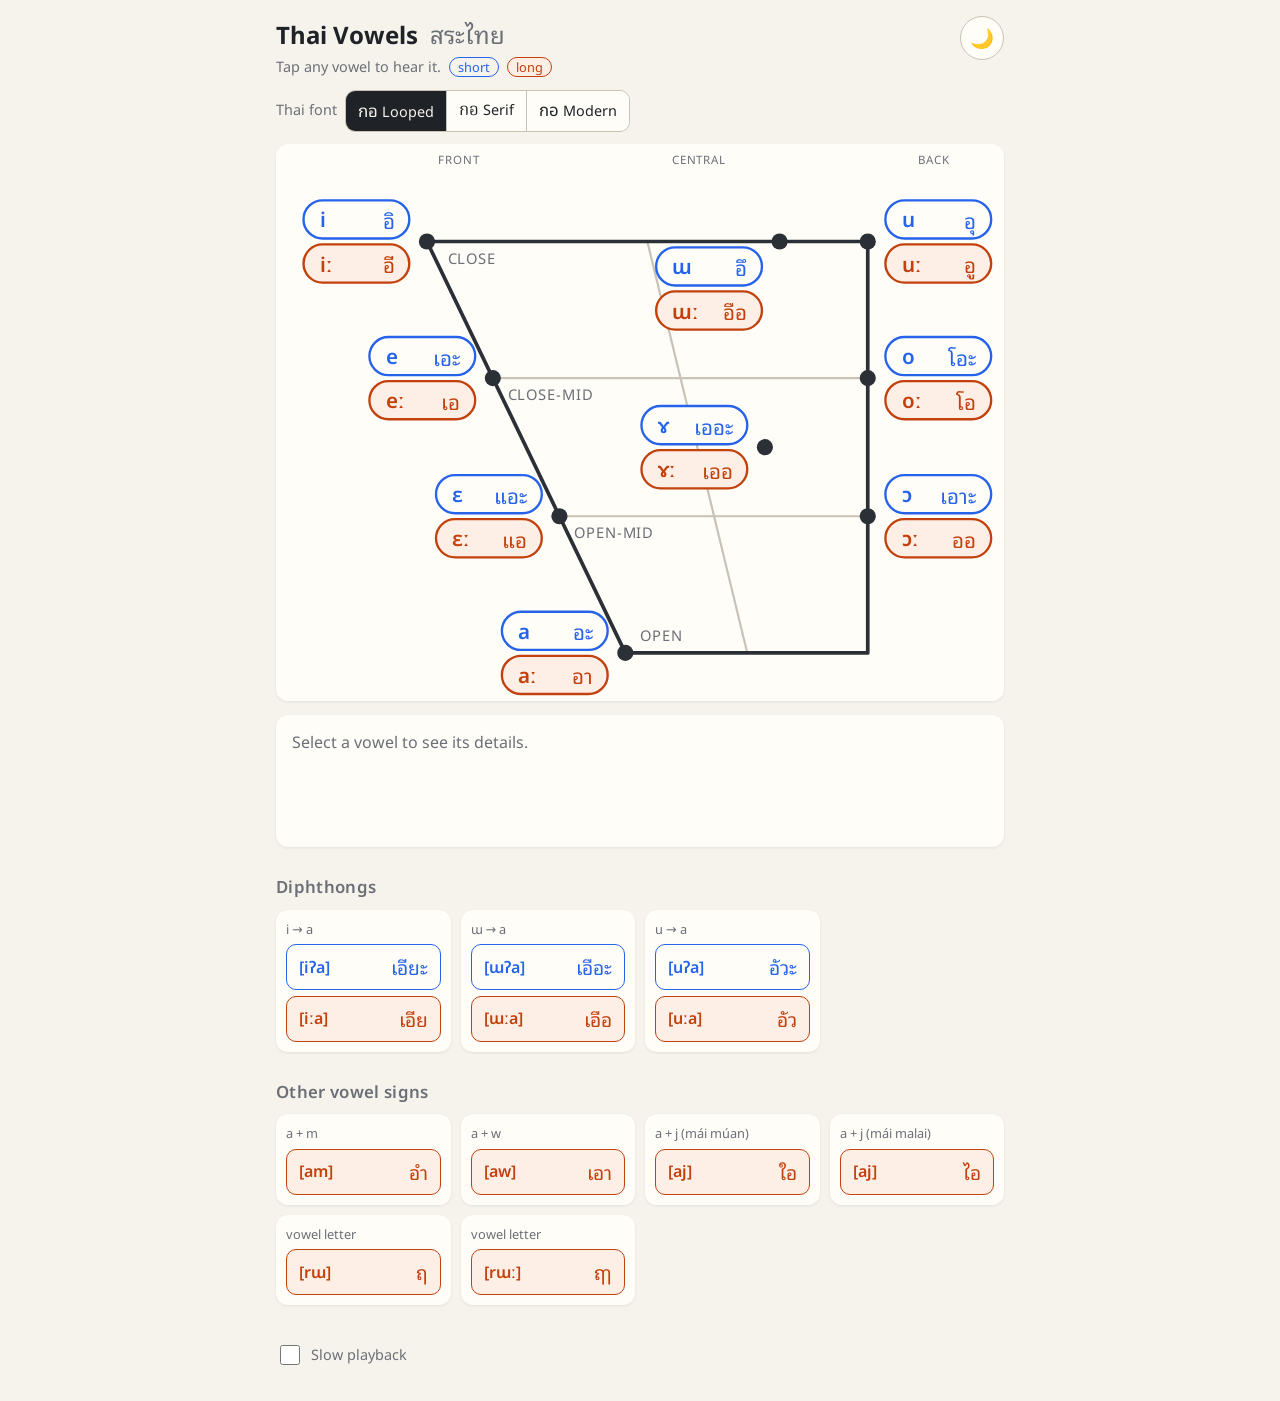
==== index.html @ f0e2a7cc "Add Thai font picker with looped, serif and modern options Co-Authored-By: Claude Opus 5.5 <noreply@" ====
<!doctype html>
<html lang="en">
<head>
  <meta charset="utf-8">
  <meta name="viewport" content="width=device-width, initial-scale=1, viewport-fit=cover">
  <title>Thai Vowel Chart</title>
  <meta name="description" content="Interactive IPA chart of Thai vowels with audio">
  <meta name="theme-color" content="#f6f3ec" media="(prefers-color-scheme: light)">
  <meta name="theme-color" content="#16181c" media="(prefers-color-scheme: dark)">
  <link rel="manifest" href="manifest.json">
  <link rel="icon" href="icon.svg" type="image/svg+xml">
  <link rel="apple-touch-icon" href="icon.svg">
  <link rel="preconnect" href="https://fonts.googleapis.com">
  <link rel="preconnect" href="https://fonts.gstatic.com" crossorigin>
  <link href="https://fonts.googleapis.com/css2?family=Noto+Sans:wght@400;600&family=Noto+Sans+Thai:wght@400;600&family=Noto+Sans+Thai+Looped:wght@400;600&family=Noto+Serif+Thai:wght@400;600&display=swap" rel="stylesheet">
  <link rel="stylesheet" href="styles.css">
  <script>
    // Apply a saved theme before first paint to avoid a flash.
    try {
      const t = localStorage.getItem('theme'); if (t) document.documentElement.dataset.theme = t;
      const f = localStorage.getItem('thaiFont'); if (f) document.documentElement.dataset.thaiFont = f;
    } catch (e) {}
  </script>
</head>
<body>
  <main>
    <header>
      <button type="button" id="theme-toggle" class="theme-toggle" aria-label="Toggle dark mode"></button>
      <h1>Thai Vowels <span class="thai">สระไทย</span></h1>
      <p class="hint">Tap any vowel to hear it. <span class="key key-short">short</span> <span class="key key-long">long</span></p>
      <div class="font-picker">
        <span id="font-label">Thai font</span>
        <div class="segmented" role="group" aria-labelledby="font-label">
          <button type="button" data-font="looped" style="--sample-font: 'Noto Sans Thai Looped'"><span class="sample" lang="th">กอ</span>Looped</button>
          <button type="button" data-font="looped-serif" style="--sample-font: 'Noto Serif Thai'"><span class="sample" lang="th">กอ</span>Serif</button>
          <button type="button" data-font="modern" style="--sample-font: 'Noto Sans Thai'"><span class="sample" lang="th">กอ</span>Modern</button>
        </div>
      </div>
    </header>

    <section class="chart-wrap" aria-label="Vowel chart">
      <div class="axis-labels" aria-hidden="true"><span>front</span><span>central</span><span>back</span></div>
      <svg id="chart" viewBox="0 0 490 360" role="group" aria-label="Thai monophthongs on the IPA vowel trapezoid"></svg>
    </section>

    <section id="detail" class="detail" aria-live="polite">
      <p class="detail-empty">Select a vowel to see its details.</p>
    </section>

    <section>
      <h2>Diphthongs</h2>
      <div id="diphthongs" class="cards"></div>
    </section>

    <section>
      <h2>Other vowel signs</h2>
      <div id="specials" class="cards"></div>
    </section>

    <footer>
      <label class="slow-toggle"><input type="checkbox" id="slow"> Slow playback</label>
    </footer>
  </main>

  <script src="data.js"></script>
  <script src="app.js"></script>
</body>
</html>
---- styles.css ----
:root {
  --bg: #f6f3ec;
  --surface: #fffdf8;
  --ink: #1f2328;
  --muted: #6b6f76;
  --line: #2b2f36;
  --grid: #c9c3b6;
  --short: #2563eb;
  --short-bg: #eaf0fe;
  --long: #c2410c;
  --long-bg: #fdeee6;
  --focus: #7c3aed;
  --radius: 12px;
  --thai-font: "Noto Sans Thai Looped";
  color-scheme: light;
}
@media (prefers-color-scheme: dark) {
  :root:not([data-theme="light"]) {
    --bg: #16181c;
    --surface: #1f2228;
    --ink: #e8e6e1;
    --muted: #9aa0a8;
    --line: #d6d2c8;
    --grid: #4a4e56;
    --short: #7aa2ff;
    --short-bg: #1d2a47;
    --long: #ff9a66;
    --long-bg: #45281a;
    --focus: #b794ff;
    color-scheme: dark;
  }
}
:root[data-theme="dark"] {
  --bg: #16181c;
  --surface: #1f2228;
  --ink: #e8e6e1;
  --muted: #9aa0a8;
  --line: #d6d2c8;
  --grid: #4a4e56;
  --short: #7aa2ff;
  --short-bg: #1d2a47;
  --long: #ff9a66;
  --long-bg: #45281a;
  --focus: #b794ff;
  color-scheme: dark;
}

* { box-sizing: border-box; }

body {
  margin: 0;
  background: var(--bg);
  color: var(--ink);
  font: 16px/1.45 "Noto Sans", var(--thai-font), system-ui, sans-serif;
  -webkit-tap-highlight-color: transparent;
}

main {
  max-width: 760px;
  margin: 0 auto;
  padding: max(16px, env(safe-area-inset-top)) max(16px, env(safe-area-inset-right))
           max(24px, env(safe-area-inset-bottom)) max(16px, env(safe-area-inset-left));
}

.thai, [lang="th"] { font-family: var(--thai-font), "Noto Sans", system-ui, sans-serif; }

/* Thai typeface choice: looped (traditional, circles on letters) or loopless (modern). */
:root[data-thai-font="looped-serif"] { --thai-font: "Noto Serif Thai"; }
:root[data-thai-font="modern"] { --thai-font: "Noto Sans Thai"; }

.font-picker { display: flex; flex-wrap: wrap; align-items: center; gap: 8px; margin: 0 0 12px; font-size: .9rem; color: var(--muted); }
.segmented { display: inline-flex; border: 1.5px solid var(--grid); border-radius: 10px; overflow: hidden; }
.segmented button { border: 0; border-radius: 0; min-height: 40px; padding: 6px 12px; background: var(--surface); font-size: .9rem; }
.segmented button + button { border-left: 1.5px solid var(--grid); }
.segmented button[aria-pressed="true"] { background: var(--ink); color: var(--bg); }
.segmented .sample { font-family: var(--sample-font); font-size: 1.05rem; margin-right: 4px; }

header { position: relative; padding-right: 52px; }
h1 { font-size: 1.5rem; margin: 0 0 4px; }
.theme-toggle {
  position: absolute; top: 0; right: 0;
  width: 44px; height: 44px; padding: 0;
  display: grid; place-items: center;
  font-size: 1.2rem; border-radius: 50%;
  background: var(--surface);
}
h1 .thai { color: var(--muted); font-weight: 400; margin-left: 6px; }
h2 { font-size: 1.05rem; margin: 28px 0 10px; color: var(--muted); font-weight: 600; letter-spacing: .02em; }
.hint { margin: 0 0 12px; color: var(--muted); font-size: .9rem; }

.key { display: inline-block; padding: 0 8px; border-radius: 999px; font-size: .8rem; margin-left: 4px; }
.key-short { color: var(--short); border: 1.5px solid var(--short); }
.key-long { color: var(--long); background: var(--long-bg); border: 1.5px solid var(--long); }

/* Chart */
.chart-wrap {
  background: var(--surface);
  border-radius: var(--radius);
  padding: 8px 4px 4px;
  box-shadow: 0 1px 3px rgb(0 0 0 / .08);
}
.axis-labels {
  display: flex; justify-content: space-between;
  padding: 0 7% 0 22%;
  font-size: .72rem; color: var(--muted); text-transform: uppercase; letter-spacing: .08em;
}
#chart { display: block; width: 100%; height: auto; touch-action: manipulation; }
#chart .edge { stroke: var(--line); stroke-width: 2.5; fill: none; stroke-linejoin: round; }
#chart .gridline { stroke: var(--grid); stroke-width: 1.5; }
#chart .dot { fill: var(--line); }
#chart .row-label { fill: var(--muted); font-size: 10px; text-transform: uppercase; letter-spacing: .06em; }

.pill { cursor: pointer; outline: none; }
.pill rect { stroke-width: 1.6; transition: transform .12s; }
.pill text { font-size: 14px; dominant-baseline: central; pointer-events: none; }
.pill .ipa { font-weight: 600; }
.pill.short rect { fill: var(--surface); stroke: var(--short); }
.pill.short text { fill: var(--short); }
.pill.long rect { fill: var(--long-bg); stroke: var(--long); }
.pill.long text { fill: var(--long); }
.pill.selected rect { stroke-width: 3; }
.pill:focus-visible rect { stroke: var(--focus); stroke-width: 3; }
.pill.playing rect { animation: pulse .6s ease-in-out infinite alternate; }
@keyframes pulse { to { opacity: .55; } }

/* Detail card */
.detail {
  margin-top: 14px;
  background: var(--surface);
  border-radius: var(--radius);
  padding: 16px;
  min-height: 132px;
  box-shadow: 0 1px 3px rgb(0 0 0 / .08);
}
.detail-empty { color: var(--muted); margin: 0; }
.detail-head { display: flex; align-items: baseline; gap: 14px; flex-wrap: wrap; }
.detail-thai { font-size: 3rem; line-height: 1.2; font-family: var(--thai-font), sans-serif; }
.detail-ipa { font-size: 1.6rem; font-weight: 600; }
.detail-meta { color: var(--muted); font-size: .9rem; margin: 2px 0 12px; }
.detail.is-short .detail-ipa { color: var(--short); }
.detail.is-long .detail-ipa { color: var(--long); }

.actions { display: flex; flex-wrap: wrap; gap: 8px; }
button {
  font: inherit;
  border: 1.5px solid var(--grid);
  background: var(--bg);
  color: var(--ink);
  border-radius: 10px;
  padding: 10px 14px;
  min-height: 44px;
  cursor: pointer;
}
button:active { transform: scale(.97); }
button:focus-visible { outline: 3px solid var(--focus); outline-offset: 2px; }
button .ex-thai { font-size: 1.15rem; }
button .ex-rom { color: var(--muted); }

/* Diphthong / special cards */
.cards { display: grid; grid-template-columns: repeat(auto-fill, minmax(150px, 1fr)); gap: 10px; }
.card {
  background: var(--surface);
  border-radius: var(--radius);
  padding: 10px;
  box-shadow: 0 1px 3px rgb(0 0 0 / .08);
}
.card-title { font-size: .8rem; color: var(--muted); margin-bottom: 6px; }
.card .chip { display: flex; width: 100%; justify-content: space-between; align-items: center; margin-top: 6px; padding: 8px 12px; }
.chip .ipa { font-weight: 600; }
.chip .thai { font-size: 1.2rem; }
.chip.short { border-color: var(--short); color: var(--short); background: var(--surface); }
.chip.long { border-color: var(--long); color: var(--long); background: var(--long-bg); }
.chip.selected { border-width: 3px; padding: 6.5px 10.5px; }
.chip.playing { animation: pulse .6s ease-in-out infinite alternate; }

footer { margin-top: 28px; color: var(--muted); font-size: .9rem; }
.slow-toggle { display: inline-flex; align-items: center; gap: 8px; min-height: 44px; cursor: pointer; }
.slow-toggle input { width: 20px; height: 20px; }
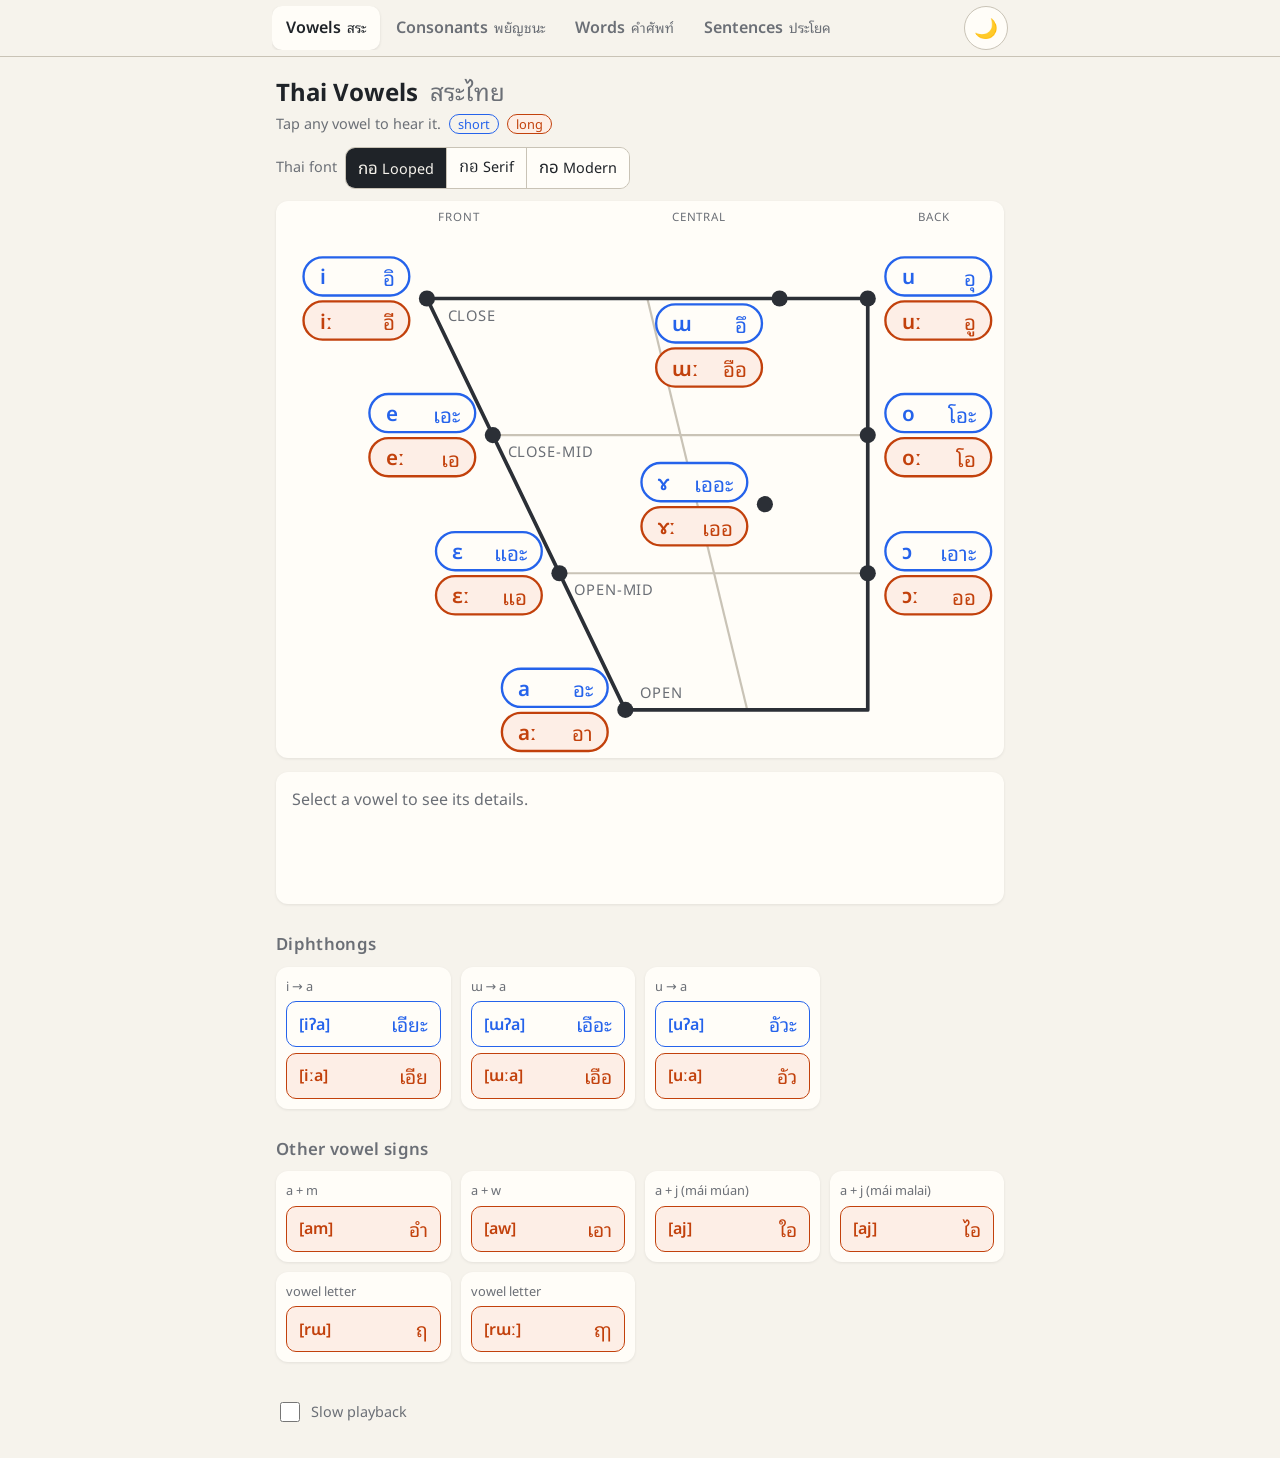
==== commit 1c4035da: "Add spaced-repetition word quiz and sentence translation pages Typed answers in both directions over" ====
--- a/index.html
+++ b/index.html
@@ -23,9 +23,19 @@
   </script>
 </head>
 <body>
+  <nav class="topnav" aria-label="Sections">
+    <div class="topnav-inner">
+      <div class="tabs">
+        <a class="tab" href="./" aria-current="page">Vowels <span class="thai">สระ</span></a>
+        <a class="tab" href="consonants.html">Consonants <span class="thai">พยัญชนะ</span></a>
+        <a class="tab" href="words.html">Words <span class="thai">คำศัพท์</span></a>
+        <a class="tab" href="sentences.html">Sentences <span class="thai">ประโยค</span></a>
+      </div>
+      <button type="button" id="theme-toggle" class="theme-toggle" aria-label="Toggle dark mode"></button>
+    </div>
+  </nav>
   <main>
     <header>
-      <button type="button" id="theme-toggle" class="theme-toggle" aria-label="Toggle dark mode"></button>
       <h1>Thai Vowels <span class="thai">สระไทย</span></h1>
       <p class="hint">Tap any vowel to hear it. <span class="key key-short">short</span> <span class="key key-long">long</span></p>
       <div class="font-picker">
@@ -63,6 +73,7 @@
   </main>
 
   <script src="data.js"></script>
-  <script src="app.js"></script>
+  <script src="common.js"></script>
+  <script src="vowels.js"></script>
 </body>
 </html>
--- a/styles.css
+++ b/styles.css
@@ -10,6 +10,16 @@
   --long: #c2410c;
   --long-bg: #fdeee6;
   --focus: #7c3aed;
+  --mid-bg: #ebe8f8;
+  --mid-ink: #4a3d9e;
+  --high-bg: #fbe6de;
+  --high-ink: #a93d17;
+  --low-bg: #fbf0c4;
+  --low-ink: #7d5a00;
+  --ok: #15803d;
+  --ok-bg: #e7f6ec;
+  --bad: #b91c1c;
+  --bad-bg: #fdecec;
   --radius: 12px;
   --thai-font: "Noto Sans Thai Looped";
   color-scheme: light;
@@ -27,6 +37,16 @@
     --long: #ff9a66;
     --long-bg: #45281a;
     --focus: #b794ff;
+    --mid-bg: #29254a;
+    --mid-ink: #b9afff;
+    --high-bg: #44261c;
+    --high-ink: #ffa47f;
+    --low-bg: #3b3317;
+    --low-ink: #f0c94e;
+    --ok: #5ad48a;
+    --ok-bg: #173324;
+    --bad: #ff8a8a;
+    --bad-bg: #3d1d1d;
     color-scheme: dark;
   }
 }
@@ -42,6 +62,16 @@
   --long: #ff9a66;
   --long-bg: #45281a;
   --focus: #b794ff;
+  --mid-bg: #29254a;
+  --mid-ink: #b9afff;
+  --high-bg: #44261c;
+  --high-ink: #ffa47f;
+  --low-bg: #3b3317;
+  --low-ink: #f0c94e;
+  --ok: #5ad48a;
+  --ok-bg: #173324;
+  --bad: #ff8a8a;
+  --bad-bg: #3d1d1d;
   color-scheme: dark;
 }
 
@@ -58,7 +88,7 @@
 main {
   max-width: 760px;
   margin: 0 auto;
-  padding: max(16px, env(safe-area-inset-top)) max(16px, env(safe-area-inset-right))
+  padding: 16px max(16px, env(safe-area-inset-right))
            max(24px, env(safe-area-inset-bottom)) max(16px, env(safe-area-inset-left));
 }
 
@@ -75,10 +105,39 @@
 .segmented button[aria-pressed="true"] { background: var(--ink); color: var(--bg); }
 .segmented .sample { font-family: var(--sample-font); font-size: 1.05rem; margin-right: 4px; }
 
-header { position: relative; padding-right: 52px; }
+/* Top navigation */
+.topnav {
+  position: sticky; top: 0; z-index: 10;
+  background: var(--bg);
+  border-bottom: 1px solid var(--grid);
+  padding-top: env(safe-area-inset-top);
+}
+.topnav-inner {
+  max-width: 760px; margin: 0 auto;
+  display: flex; align-items: center; gap: 4px;
+  padding: 6px max(12px, env(safe-area-inset-right)) 6px max(12px, env(safe-area-inset-left));
+}
+.tab {
+  display: inline-flex; align-items: baseline; gap: 6px;
+  min-height: 44px; padding: 10px 14px; border-radius: 10px;
+  color: var(--muted); text-decoration: none; font-weight: 600;
+}
+.tab .thai { font-weight: 400; font-size: .85em; }
+.tab:hover { color: var(--ink); }
+.tab[aria-current="page"] { color: var(--ink); background: var(--surface); box-shadow: 0 1px 3px rgb(0 0 0 / .1); }
+.tab:focus-visible { outline: 3px solid var(--focus); outline-offset: 2px; }
+.tabs {
+  display: flex; gap: 2px; min-width: 0;
+  overflow-x: auto; scrollbar-width: none;
+}
+.tabs::-webkit-scrollbar { display: none; }
+.tab { flex: none; }
+@media (max-width: 640px) { .tab .thai { display: none; } }
+@media (max-width: 440px) { .tab { padding: 10px 7px; font-size: .86rem; } .topnav-inner { gap: 0; } }
+
 h1 { font-size: 1.5rem; margin: 0 0 4px; }
 .theme-toggle {
-  position: absolute; top: 0; right: 0;
+  margin-left: auto; flex: none;
   width: 44px; height: 44px; padding: 0;
   display: grid; place-items: center;
   font-size: 1.2rem; border-radius: 50%;
@@ -176,3 +235,187 @@
 footer { margin-top: 28px; color: var(--muted); font-size: .9rem; }
 .slow-toggle { display: inline-flex; align-items: center; gap: 8px; min-height: 44px; cursor: pointer; }
 .slow-toggle input { width: 20px; height: 20px; }
+
+.visually-hidden { position: absolute; width: 1px; height: 1px; overflow: hidden; clip: rect(0 0 0 0); white-space: nowrap; }
+
+/* ---------- Consonants page ---------- */
+.cls-mid { --cls-bg: var(--mid-bg); --cls-ink: var(--mid-ink); }
+.cls-high { --cls-bg: var(--high-bg); --cls-ink: var(--high-ink); }
+.cls-low { --cls-bg: var(--low-bg); --cls-ink: var(--low-ink); }
+
+.class-block {
+  background: var(--cls-bg);
+  border-radius: var(--radius);
+  padding: 12px;
+  margin-bottom: 12px;
+}
+.class-block h3 { margin: 0 0 10px; font-size: 1rem; color: var(--cls-ink); display: flex; flex-wrap: wrap; align-items: baseline; gap: 8px; }
+.class-block h3 .thai { font-weight: 400; }
+.class-block .count { margin-left: auto; font-size: .8rem; font-weight: 400; opacity: .8; }
+.letters { display: grid; grid-template-columns: repeat(auto-fill, minmax(58px, 1fr)); gap: 8px; }
+.letter-tile {
+  display: flex; flex-direction: column; align-items: center; gap: 0;
+  padding: 6px 4px 4px; background: var(--surface);
+  border-color: transparent; color: var(--ink);
+}
+.letter-tile .glyph { font-size: 2rem; line-height: 1.25; }
+.letter-tile .tile-ipa { font-size: .8rem; color: var(--cls-ink); font-weight: 600; }
+.letter-tile.obsolete { opacity: .5; border-style: dashed; border-color: var(--grid); }
+.letter-tile.selected { border-color: var(--cls-ink); border-width: 3px; padding: 4.5px 2.5px 2.5px; }
+.letter-tile.playing, .tone-cell.playing { animation: pulse .6s ease-in-out infinite alternate; }
+
+.detail-sticky {
+  position: sticky;
+  bottom: max(8px, env(safe-area-inset-bottom));
+  z-index: 5;
+  min-height: 0;
+  margin: 12px 0;
+  border-left: 6px solid var(--cls-ink, var(--grid));
+  box-shadow: 0 4px 18px rgb(0 0 0 / .18);
+}
+.detail-name { display: flex; flex-direction: column; font-size: 1.15rem; }
+.detail-rom { color: var(--muted); font-size: .9rem; }
+.detail-tone { display: inline-flex; align-items: center; gap: 6px; color: var(--cls-ink); font-weight: 600; }
+.detail-tone .tone-icon { width: 26px; height: 18px; }
+.class-badge {
+  display: inline-block; padding: 1px 8px; border-radius: 999px; margin-right: 4px;
+  background: var(--cls-bg); color: var(--cls-ink); font-weight: 600; font-size: .85rem;
+}
+
+.table-scroll { overflow-x: auto; border-radius: var(--radius); box-shadow: 0 1px 3px rgb(0 0 0 / .08); }
+.tone-table { border-collapse: separate; border-spacing: 0; width: 100%; min-width: 700px; background: var(--surface); font-size: .85rem; }
+.tone-table th, .tone-table td { border-right: 1px solid var(--grid); border-bottom: 1px solid var(--grid); padding: 4px; text-align: center; vertical-align: middle; }
+.tone-table thead th { background: var(--bg); color: var(--muted); font-weight: 600; }
+.tone-table .group { color: var(--ink); font-size: .9rem; }
+.tone-table .col .sub { display: block; font-weight: 400; letter-spacing: .1em; }
+.tone-table .col.mark span[lang] { font-size: 1.6rem; line-height: 1.1; color: var(--ink); }
+.tone-table .col.mark .sub { letter-spacing: 0; font-size: .7rem; }
+.tone-letters { margin-left: .2em; }
+.tone-table .corner, .tone-table .row-head {
+  position: sticky; left: 0; z-index: 1;
+  width: 100px; min-width: 100px; text-align: left; padding: 8px;
+}
+.tone-table .corner { background: var(--bg); }
+.tone-table tbody tr td, .tone-table tbody .row-head { background: var(--cls-bg); }
+.tone-table .row-head { color: var(--cls-ink); }
+.row-letters { display: block; font-weight: 400; font-size: .8rem; line-height: 1.5; color: var(--ink); opacity: .75; word-spacing: 2px; }
+.tone-cell {
+  width: 100%; display: flex; flex-direction: column; align-items: center; gap: 2px;
+  padding: 6px 2px; background: transparent; border-color: transparent; color: var(--ink);
+}
+.tone-cell:hover { background: var(--surface); }
+.tone-cell.selected { background: var(--surface); border-color: var(--cls-ink); border-width: 3px; padding: 4.5px 0.5px; }
+.tone-icon { width: 22px; height: 16px; fill: none; stroke: currentColor; stroke-width: 2.6; stroke-linecap: round; stroke-linejoin: round; }
+.tone-cell .tone-icon { color: var(--cls-ink); }
+.tone-name { font-size: .7rem; color: var(--muted); }
+.tone-cell .syl { font-size: 1.35rem; line-height: 1.4; }
+.tone-table td.none { background: var(--surface); color: var(--muted); font-size: 1rem; }
+
+/* ---------- Quiz pages ---------- */
+button.primary { background: var(--ink); color: var(--bg); border-color: var(--ink); font-weight: 600; }
+button.danger { background: var(--bad-bg); color: var(--bad); border-color: var(--bad); }
+button:disabled { opacity: .45; cursor: default; }
+.muted { color: var(--muted); }
+
+.quiz-toolbar { display: flex; flex-wrap: wrap; gap: 10px 16px; align-items: center; margin-bottom: 12px; }
+.new-limit { display: inline-flex; align-items: center; gap: 8px; font-size: .9rem; color: var(--muted); }
+.new-limit select {
+  font: inherit; color: var(--ink); background: var(--surface);
+  border: 1.5px solid var(--grid); border-radius: 8px; padding: 6px 8px; min-height: 40px;
+}
+
+.quiz-stats { display: flex; gap: 10px; margin-bottom: 12px; }
+.stat {
+  flex: 1; background: var(--surface); border-radius: var(--radius); padding: 8px 12px;
+  box-shadow: 0 1px 3px rgb(0 0 0 / .08); display: flex; flex-direction: column;
+}
+.stat-num { font-size: 1.4rem; font-weight: 600; line-height: 1.2; }
+.stat-num small { font-size: .8rem; color: var(--muted); font-weight: 400; }
+.stat-label { font-size: .75rem; color: var(--muted); text-transform: uppercase; letter-spacing: .06em; }
+
+.quiz-card {
+  background: var(--surface); border-radius: var(--radius); padding: 16px;
+  box-shadow: 0 1px 3px rgb(0 0 0 / .08); min-height: 220px;
+}
+.qc-top { display: flex; align-items: center; gap: 8px; font-size: .85rem; color: var(--muted); margin-bottom: 10px; }
+.qc-left { margin-left: auto; }
+.badge { display: inline-block; padding: 1px 8px; border-radius: 999px; font-size: .75rem; font-weight: 600; background: var(--bg); color: var(--muted); }
+.badge-new { background: var(--short-bg); color: var(--short); }
+.badge-learning { background: var(--long-bg); color: var(--long); }
+.badge-review { background: var(--ok-bg); color: var(--ok); }
+
+.qc-prompt { display: flex; align-items: center; gap: 10px; flex-wrap: wrap; margin: 4px 0 14px; }
+.prompt-thai { font-size: 2.6rem; line-height: 1.3; }
+.prompt-sentence { font-size: 1.9rem; }
+.prompt-en { font-size: 1.6rem; font-weight: 600; line-height: 1.3; }
+.prompt-note { width: 100%; color: var(--muted); font-size: .9rem; }
+.play-btn { min-height: 40px; padding: 4px 10px; font-size: 1.1rem; background: var(--bg); }
+
+.qc-study { background: var(--short-bg); border-radius: 10px; padding: 10px 12px; margin-bottom: 12px; }
+.qc-study-label { font-size: .8rem; color: var(--short); font-weight: 600; margin-bottom: 4px; }
+
+.qc-form { display: flex; gap: 8px; }
+.qc-input {
+  flex: 1; min-width: 0; font: inherit; font-size: 1.2rem;
+  padding: 10px 12px; min-height: 48px; border-radius: 10px;
+  border: 1.5px solid var(--grid); background: var(--bg); color: var(--ink);
+}
+.qc-input[lang="th"] { font-family: var(--thai-font), "Noto Sans", sans-serif; }
+.qc-input:focus { outline: 3px solid var(--focus); outline-offset: 1px; }
+.qc-input[readonly] { opacity: .8; }
+
+.qc-hints { display: flex; flex-wrap: wrap; gap: 6px; margin-top: 10px; }
+.hint-btn { min-height: 38px; padding: 6px 12px; font-size: .88rem; background: var(--surface); }
+.hint-btn.used { border-color: var(--long); color: var(--long); }
+.qc-hint-out:not(:empty) { margin-top: 10px; padding: 10px 12px; border-radius: 10px; background: var(--bg); }
+.hint-rom { font-size: 1.15rem; font-weight: 600; }
+.hint-letters { font-size: 1.3rem; letter-spacing: .05em; white-space: pre-wrap; }
+
+.word-bank { display: flex; flex-wrap: wrap; gap: 6px; }
+.bank-chip { min-height: 44px; padding: 6px 14px; font-size: 1.25rem; background: var(--surface); }
+.bank-clear { font-size: .85rem; color: var(--muted); }
+
+.qc-feedback { margin-top: 14px; padding: 12px 14px; border-radius: 10px; border-left: 6px solid; }
+.qc-feedback.ok { background: var(--ok-bg); border-color: var(--ok); }
+.qc-feedback.bad { background: var(--bad-bg); border-color: var(--bad); }
+.fb-head { font-weight: 600; font-size: 1.1rem; display: flex; flex-wrap: wrap; gap: 4px 10px; align-items: baseline; }
+.ok .fb-head { color: var(--ok); }
+.bad .fb-head { color: var(--bad); }
+.fb-note { font-weight: 400; font-size: .88rem; color: var(--muted); }
+.fb-yours { font-size: .9rem; color: var(--muted); margin-top: 4px; }
+.fb-answer { margin: 8px 0 12px; }
+
+.ans { display: flex; flex-wrap: wrap; align-items: center; gap: 4px 12px; }
+.ans-thai { font-size: 1.9rem; line-height: 1.3; }
+.ans-sentence { font-size: 1.5rem; }
+.ans-rom { color: var(--muted); font-size: 1rem; }
+.ans-en { width: 100%; font-weight: 600; }
+.ans-alt { display: block; font-weight: 400; font-size: .85rem; color: var(--muted); }
+
+.gloss { display: flex; flex-wrap: wrap; gap: 6px; margin-top: 8px; }
+.gloss-chunk {
+  display: inline-flex; flex-direction: column; align-items: center;
+  padding: 4px 10px; border-radius: 8px; background: var(--surface); border: 1px solid var(--grid);
+}
+.gloss-thai { font-size: 1.2rem; }
+.gloss-rom { font-size: .75rem; color: var(--muted); }
+.gloss-en { font-size: .8rem; font-weight: 600; }
+
+.qc-done { text-align: center; padding: 20px 0; }
+.done-title { font-size: 1.4rem; font-weight: 600; margin-bottom: 6px; }
+.qc-done .actions { justify-content: center; margin-top: 12px; }
+
+.quiz-list { margin-top: 20px; }
+.quiz-list summary { cursor: pointer; font-weight: 600; color: var(--muted); padding: 10px 0; min-height: 44px; }
+.quiz-list table { width: 100%; border-collapse: collapse; background: var(--surface); font-size: .9rem; }
+.quiz-list th, .quiz-list td { text-align: left; padding: 6px 8px; border-bottom: 1px solid var(--grid); white-space: nowrap; }
+.quiz-list th { font-size: .75rem; color: var(--muted); text-transform: uppercase; letter-spacing: .05em; }
+.list-play { min-height: 36px; padding: 2px 10px; font-size: 1.15rem; background: var(--bg); }
+.st { display: inline-block; padding: 1px 8px; border-radius: 999px; font-size: .75rem; }
+.st-new { color: var(--muted); border: 1px dashed var(--grid); }
+.st-learning { background: var(--long-bg); color: var(--long); }
+.st-weak { background: var(--high-bg); color: var(--high-ink); }
+.st-ok { background: var(--low-bg); color: var(--low-ink); }
+.st-strong { background: var(--ok-bg); color: var(--ok); }
+
+.backup .actions { margin-top: 4px; }
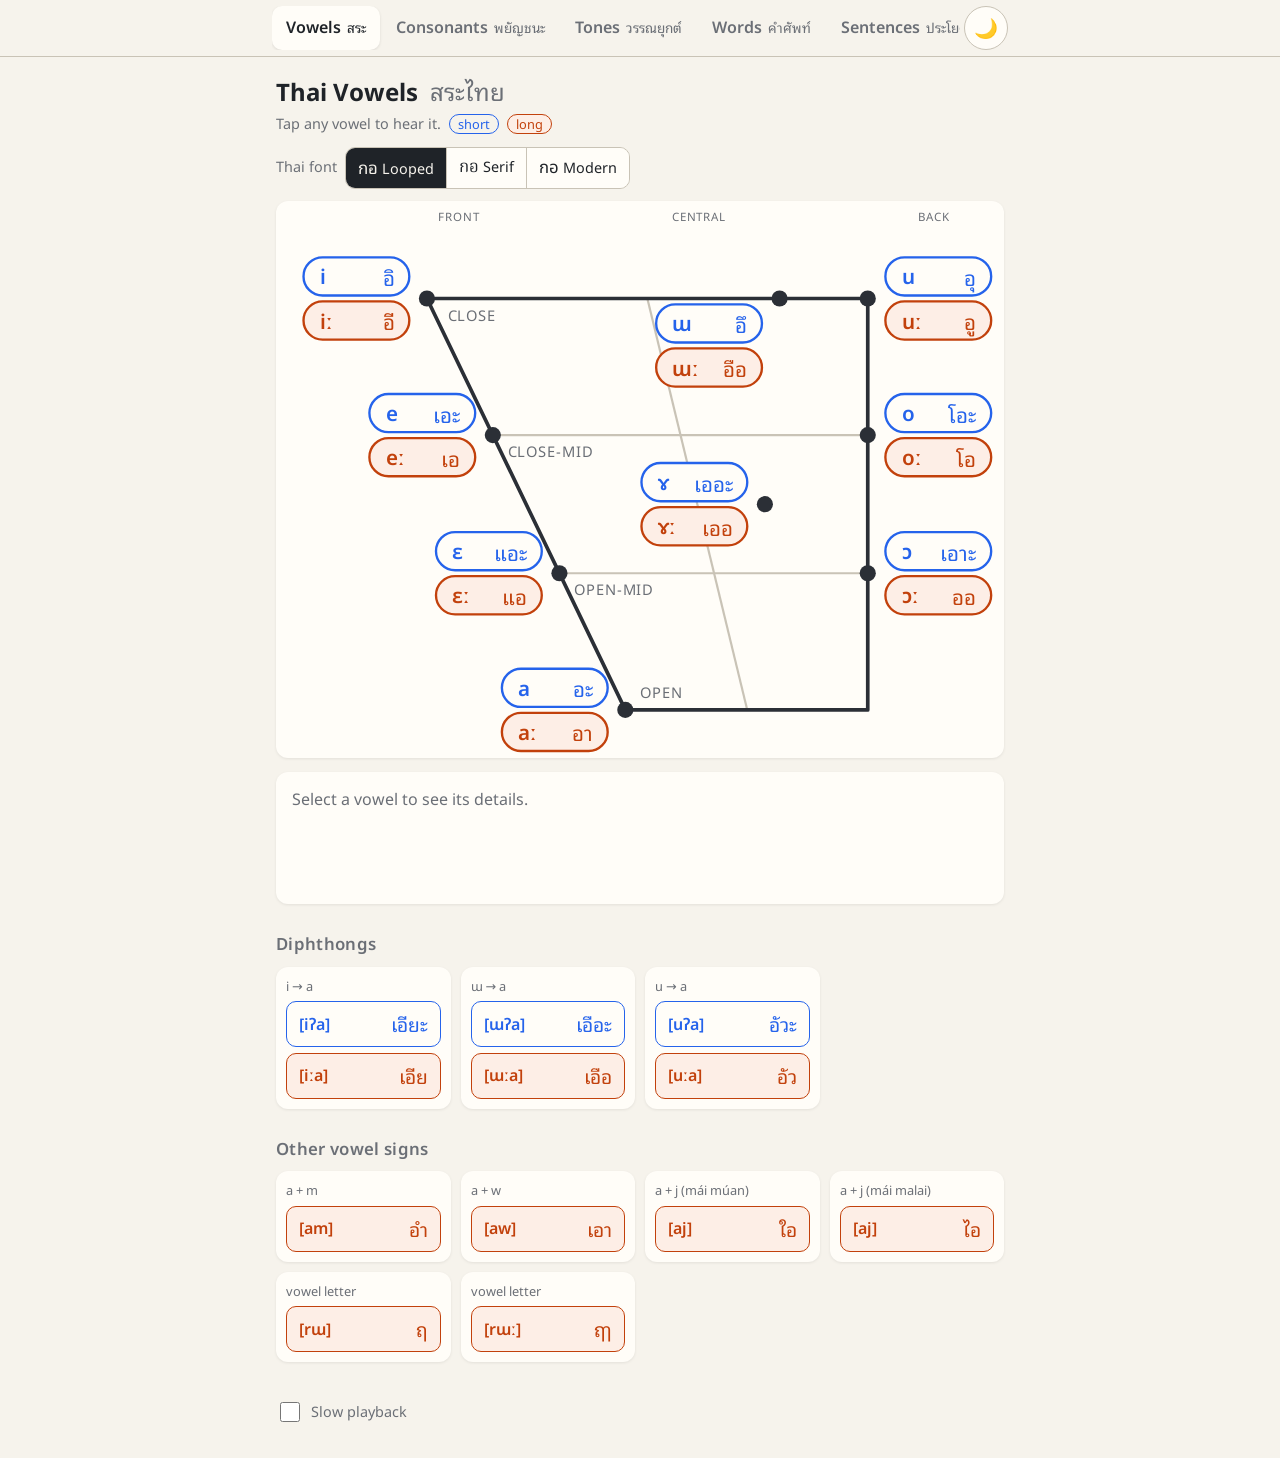
==== commit bc8a61c5: "Add Tones page with tone marks and pronunciation New tones.html shows the five tones as pitch contou" ====
--- a/index.html
+++ b/index.html
@@ -28,6 +28,7 @@
       <div class="tabs">
         <a class="tab" href="./" aria-current="page">Vowels <span class="thai">สระ</span></a>
         <a class="tab" href="consonants.html">Consonants <span class="thai">พยัญชนะ</span></a>
+        <a class="tab" href="tones.html">Tones <span class="thai">วรรณยุกต์</span></a>
         <a class="tab" href="words.html">Words <span class="thai">คำศัพท์</span></a>
         <a class="tab" href="sentences.html">Sentences <span class="thai">ประโยค</span></a>
       </div>
--- a/styles.css
+++ b/styles.css
@@ -20,6 +20,7 @@
   --ok-bg: #e7f6ec;
   --bad: #b91c1c;
   --bad-bg: #fdecec;
+  --rising: #a21caf;
   --radius: 12px;
   --thai-font: "Noto Sans Thai Looped";
   color-scheme: light;
@@ -47,6 +48,7 @@
     --ok-bg: #173324;
     --bad: #ff8a8a;
     --bad-bg: #3d1d1d;
+  --rising: #e879f9;
     color-scheme: dark;
   }
 }
@@ -72,6 +74,7 @@
   --ok-bg: #173324;
   --bad: #ff8a8a;
   --bad-bg: #3d1d1d;
+  --rising: #e879f9;
   color-scheme: dark;
 }
 
@@ -351,8 +354,10 @@
 .prompt-note { width: 100%; color: var(--muted); font-size: .9rem; }
 .play-btn { min-height: 40px; padding: 4px 10px; font-size: 1.1rem; background: var(--bg); }
 
-.qc-study { background: var(--short-bg); border-radius: 10px; padding: 10px 12px; margin-bottom: 12px; }
-.qc-study-label { font-size: .8rem; color: var(--short); font-weight: 600; margin-bottom: 4px; }
+.qc-new { background: var(--short-bg); color: var(--ink); border-radius: 10px; padding: 8px 12px; margin-bottom: 12px; font-size: .9rem; }
+.review-link { color: var(--short); font-weight: 600; white-space: nowrap; }
+.quiz-list tr.review-hl td { background: var(--short-bg); }
+.quiz-list tr.review-hl td:first-child { box-shadow: inset 4px 0 0 var(--short); }
 
 .qc-form { display: flex; gap: 8px; }
 .qc-input {
@@ -419,3 +424,82 @@
 .st-strong { background: var(--ok-bg); color: var(--ok); }
 
 .backup .actions { margin-top: 4px; }
+
+/* ---------- Tones page ---------- */
+.tone-mid { --tone: var(--muted); }
+.tone-low { --tone: var(--short); }
+.tone-falling { --tone: var(--long); }
+.tone-high { --tone: var(--ok); }
+.tone-rising { --tone: var(--rising); }
+
+.contour-wrap {
+  background: var(--surface); border-radius: var(--radius); padding: 8px;
+  box-shadow: 0 1px 3px rgb(0 0 0 / .08);
+}
+#contours { display: block; width: 100%; max-width: 520px; height: auto; margin: 0 auto; }
+#contours .gridline { stroke: var(--grid); stroke-width: 1; stroke-dasharray: 3 4; }
+#contours .level { fill: var(--muted); font-size: 11px; text-anchor: middle; dominant-baseline: central; }
+#contours .axis { fill: var(--muted); font-size: 10px; text-transform: uppercase; letter-spacing: .06em; }
+#contours .contour {
+  fill: none; stroke: var(--tone); stroke-width: 4; stroke-linecap: round; stroke-linejoin: round;
+  transition: opacity .15s, stroke-width .15s;
+}
+#contours .contour.dim { opacity: .18; }
+#contours .contour.playing { stroke-width: 7; animation: pulse .6s ease-in-out infinite alternate; }
+#contours .contour-label { fill: var(--tone); font-size: 12px; font-weight: 600; dominant-baseline: central; }
+
+.tone-cards { display: grid; grid-template-columns: repeat(auto-fill, minmax(220px, 1fr)); gap: 10px; margin-top: 10px; }
+.tone-card {
+  background: var(--surface); border-radius: var(--radius); padding: 12px;
+  border-top: 5px solid var(--tone); box-shadow: 0 1px 3px rgb(0 0 0 / .08);
+}
+.tc-head { display: flex; align-items: center; gap: 8px; color: var(--tone); font-size: 1.1rem; }
+.tc-head .tone-icon { width: 28px; height: 20px; }
+.tc-chao { margin-left: auto; font-size: .85rem; color: var(--muted); }
+.tc-how { margin: 6px 0 2px; }
+.tc-tip { margin: 0 0 10px; color: var(--muted); font-size: .88rem; }
+.tone-card .actions button { width: 100%; text-align: left; }
+.tone-card button.playing { animation: pulse .6s ease-in-out infinite alternate; }
+
+.tone-set, .twister {
+  background: var(--surface); border-radius: var(--radius); padding: 12px; margin-bottom: 10px;
+  box-shadow: 0 1px 3px rgb(0 0 0 / .08);
+}
+.ts-head { display: flex; flex-wrap: wrap; align-items: center; gap: 4px 10px; margin-bottom: 10px; }
+.ts-head .muted { font-size: .88rem; }
+.ts-play { margin-left: auto; min-height: 40px; padding: 6px 12px; }
+.ts-words { display: grid; grid-template-columns: repeat(5, minmax(0, 1fr)); gap: 6px; }
+.word-tile {
+  display: flex; flex-direction: column; align-items: center; gap: 1px;
+  padding: 8px 2px; border-radius: 10px; min-width: 0;
+  background: var(--bg); border: 1.5px solid var(--grid); border-top: 4px solid var(--tone); color: var(--ink);
+}
+.word-tile .tone-icon { color: var(--tone); }
+.wt-thai { font-size: 1.6rem; line-height: 1.3; }
+.wt-rom { font-size: .85rem; color: var(--tone); font-weight: 600; }
+.wt-en { font-size: .75rem; color: var(--muted); text-align: center; overflow-wrap: anywhere; }
+.word-tile.empty { opacity: .45; border-style: dashed; }
+.word-tile.selected, .word-tile.playing, .mark-card.playing, .twister.playing { animation: pulse .6s ease-in-out infinite alternate; }
+@media (max-width: 440px) { .wt-thai { font-size: 1.3rem; } .wt-en { font-size: .68rem; } }
+
+.tw-words { display: flex; flex-wrap: wrap; gap: 6px 14px; }
+.tw-word { display: inline-flex; flex-direction: column; align-items: center; }
+.tw-word .tone-icon { color: var(--tone); }
+.tw-word [lang="th"] { font-size: 1.6rem; line-height: 1.3; }
+
+.mark-cards { display: grid; grid-template-columns: repeat(4, minmax(0, 1fr)); gap: 8px; margin-bottom: 12px; }
+.mark-card {
+  display: flex; flex-direction: column; align-items: center; gap: 0;
+  padding: 8px 4px; background: var(--surface); border-color: transparent;
+  box-shadow: 0 1px 3px rgb(0 0 0 / .08);
+}
+.mark-glyph { font-size: 2.4rem; line-height: 1.3; }
+.mark-name { font-size: 1.05rem; }
+.mark-card .wt-rom { color: var(--muted); font-weight: 400; font-size: .78rem; }
+@media (max-width: 440px) { .mark-cards { grid-template-columns: repeat(2, minmax(0, 1fr)); } }
+.mark-table { min-width: 0; }
+.mark-table .tone-cell .tone-icon { color: var(--tone); }
+.mark-table .tone-cell .tone-name { color: var(--tone); font-weight: 600; }
+.tone-notes { margin: 12px 0 0; padding-left: 20px; font-size: .9rem; }
+.tone-notes li { margin-bottom: 6px; }
+.tone-notes a { color: var(--short); }
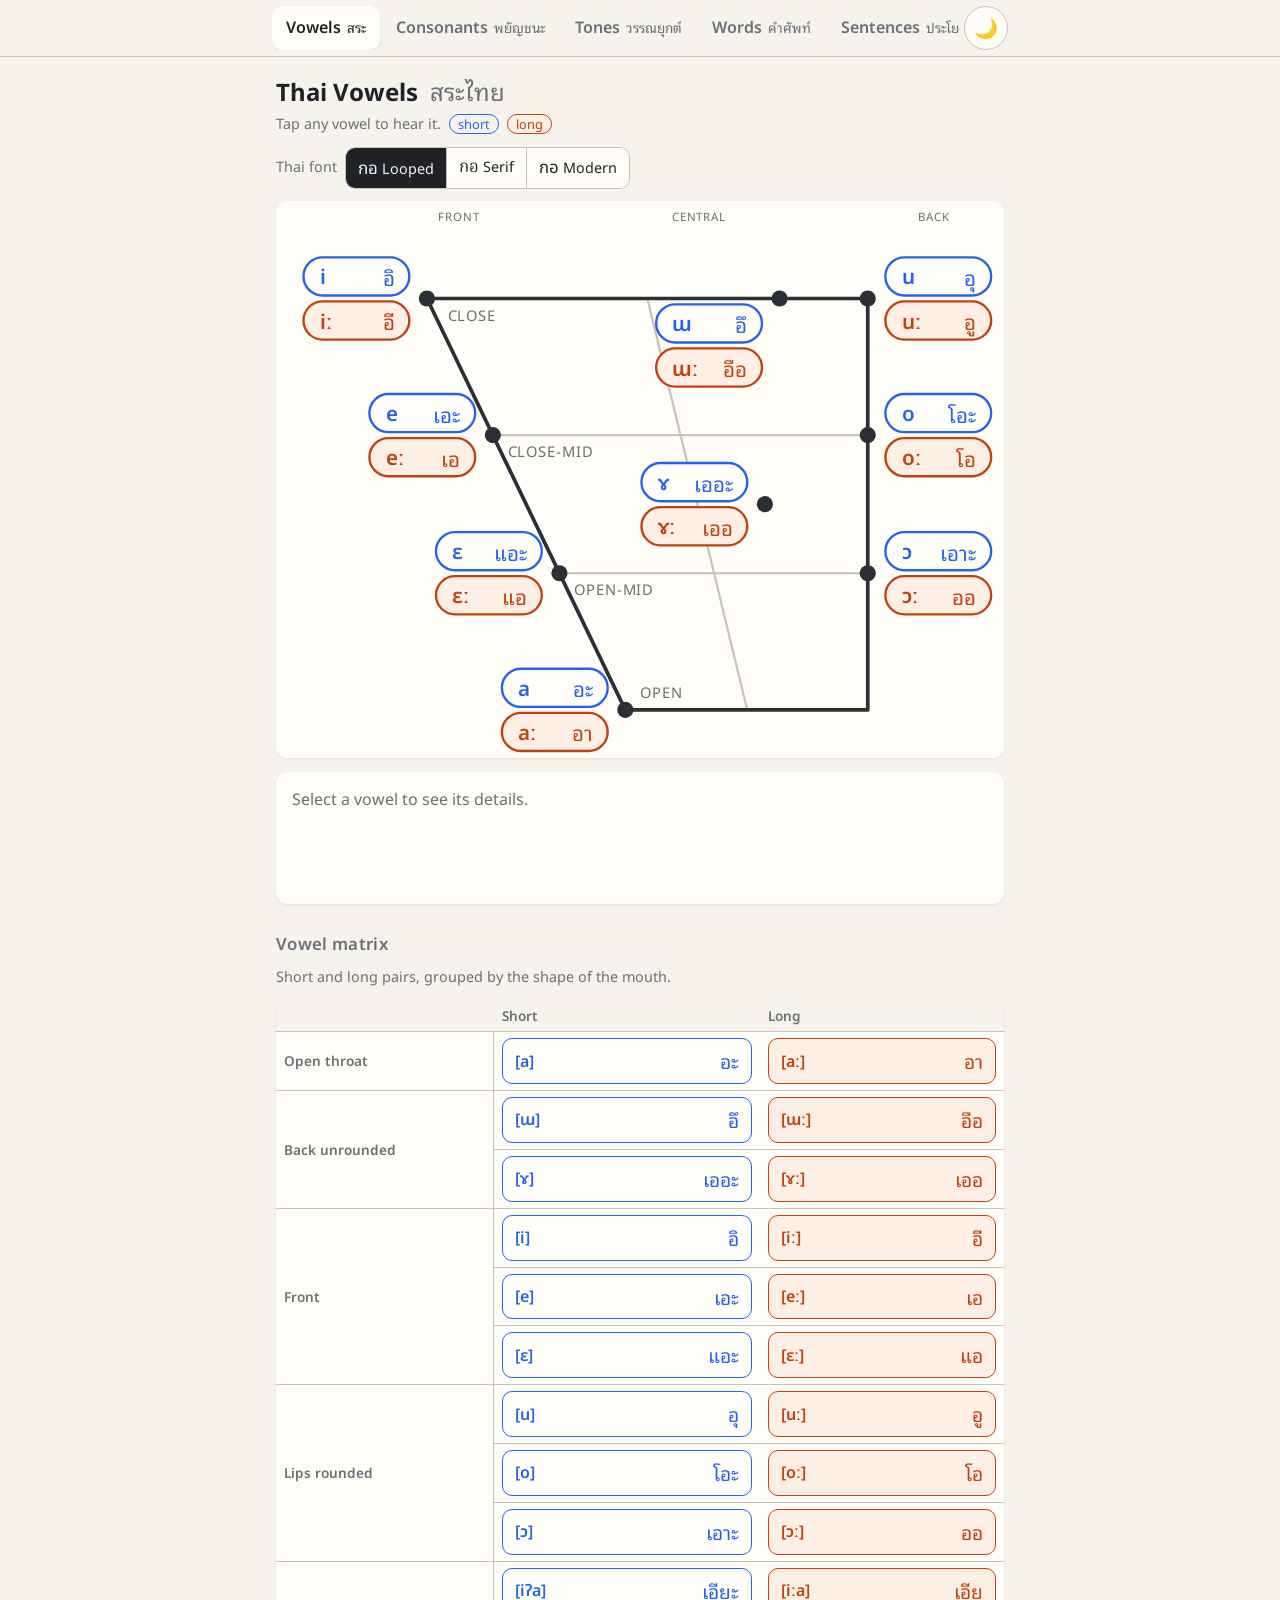
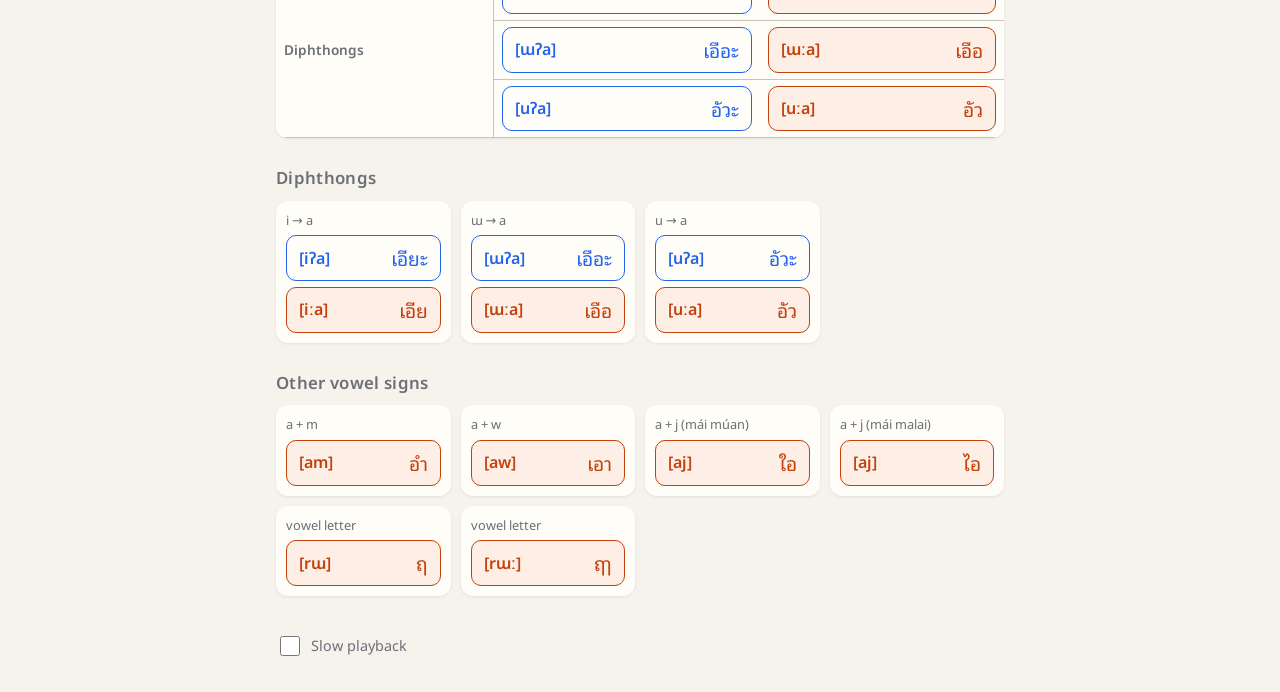
==== commit 551b8669: "Add consonant compass, vowel matrix and letter memory aids - Consonants page: a Compass layout (Stua" ====
--- a/index.html
+++ b/index.html
@@ -59,6 +59,14 @@
     </section>
 
     <section>
+      <h2>Vowel matrix</h2>
+      <p class="hint">Short and long pairs, grouped by the shape of the mouth.</p>
+      <div class="table-scroll">
+        <table id="vowel-matrix" class="vowel-matrix"></table>
+      </div>
+    </section>
+
+    <section>
       <h2>Diphthongs</h2>
       <div id="diphthongs" class="cards"></div>
     </section>
--- a/styles.css
+++ b/styles.css
@@ -235,7 +235,7 @@
 .chip.selected { border-width: 3px; padding: 6.5px 10.5px; }
 .chip.playing { animation: pulse .6s ease-in-out infinite alternate; }
 
-footer { margin-top: 28px; color: var(--muted); font-size: .9rem; }
+footer { margin-top: 28px; color: var(--muted); font-size: .9rem; display: flex; flex-wrap: wrap; gap: 0 24px; }
 .slow-toggle { display: inline-flex; align-items: center; gap: 8px; min-height: 44px; cursor: pointer; }
 .slow-toggle input { width: 20px; height: 20px; }
 
@@ -503,3 +503,40 @@
 .tone-notes { margin: 12px 0 0; padding-left: 20px; font-size: .9rem; }
 .tone-notes li { margin-bottom: 6px; }
 .tone-notes a { color: var(--short); }
+
+/* Consonant layout switch, class filter and compass */
+.view-bar { display: flex; flex-wrap: wrap; gap: 8px; margin-bottom: 12px; }
+#class-filter .cls-mid, #class-filter .cls-high, #class-filter .cls-low { color: var(--cls-ink); }
+#class-filter button[aria-pressed="true"] { background: var(--cls-bg, var(--ink)); color: var(--cls-ink, var(--bg)); font-weight: 600; }
+[data-filter="mid"] .class-block:not(.cls-mid),
+[data-filter="high"] .class-block:not(.cls-high),
+[data-filter="low"] .class-block:not(.cls-low) { display: none; }
+[data-filter="mid"] .compass-table .letter-tile:not(.cls-mid),
+[data-filter="high"] .compass-table .letter-tile:not(.cls-high),
+[data-filter="low"] .compass-table .letter-tile:not(.cls-low) { opacity: .15; }
+
+.compass-scroll { margin-bottom: 12px; }
+.compass-table { border-collapse: separate; border-spacing: 0; width: 100%; min-width: 560px; background: var(--surface); font-size: .85rem; }
+.compass-table th, .compass-table td { border-right: 1px solid var(--grid); border-bottom: 1px solid var(--grid); padding: 4px; text-align: center; vertical-align: middle; }
+.compass-table thead th { background: var(--bg); color: var(--muted); font-weight: 600; }
+.compass-table .corner, .compass-table .row-head {
+  position: sticky; left: 0; z-index: 1;
+  width: 92px; min-width: 92px; text-align: left; padding: 8px; background: var(--bg); color: var(--muted);
+}
+.compass-table td { min-width: 80px; }
+.compass-table .letter-tile { display: inline-flex; width: 56px; margin: 2px; background: var(--cls-bg); }
+
+/* Letter keyword picture and memory aid */
+.detail-pic { font-size: 2.6rem; line-height: 1; }
+.shape { margin: 0 0 12px; font-size: .95rem; display: flex; flex-direction: column; gap: 6px; }
+.shape-label { font-size: .75rem; color: var(--muted); text-transform: uppercase; letter-spacing: .06em; }
+.shape textarea { font: inherit; width: 100%; padding: 8px; border: 1.5px solid var(--grid); border-radius: 10px; background: var(--bg); color: var(--ink); resize: vertical; }
+.shape-tools { display: flex; gap: 6px; }
+button.small { min-height: 36px; padding: 4px 12px; font-size: .85rem; }
+
+/* Vowel matrix */
+.vowel-matrix { border-collapse: separate; border-spacing: 0; width: 100%; background: var(--surface); }
+.vowel-matrix th, .vowel-matrix td { border-bottom: 1px solid var(--grid); padding: 6px 8px; text-align: left; vertical-align: middle; }
+.vowel-matrix thead th { background: var(--bg); color: var(--muted); font-weight: 600; font-size: .85rem; }
+.vowel-matrix .row-head { color: var(--muted); font-size: .85rem; font-weight: 600; width: 30%; border-right: 1px solid var(--grid); }
+.vowel-matrix .chip { display: flex; width: 100%; justify-content: space-between; align-items: center; padding: 8px 12px; }
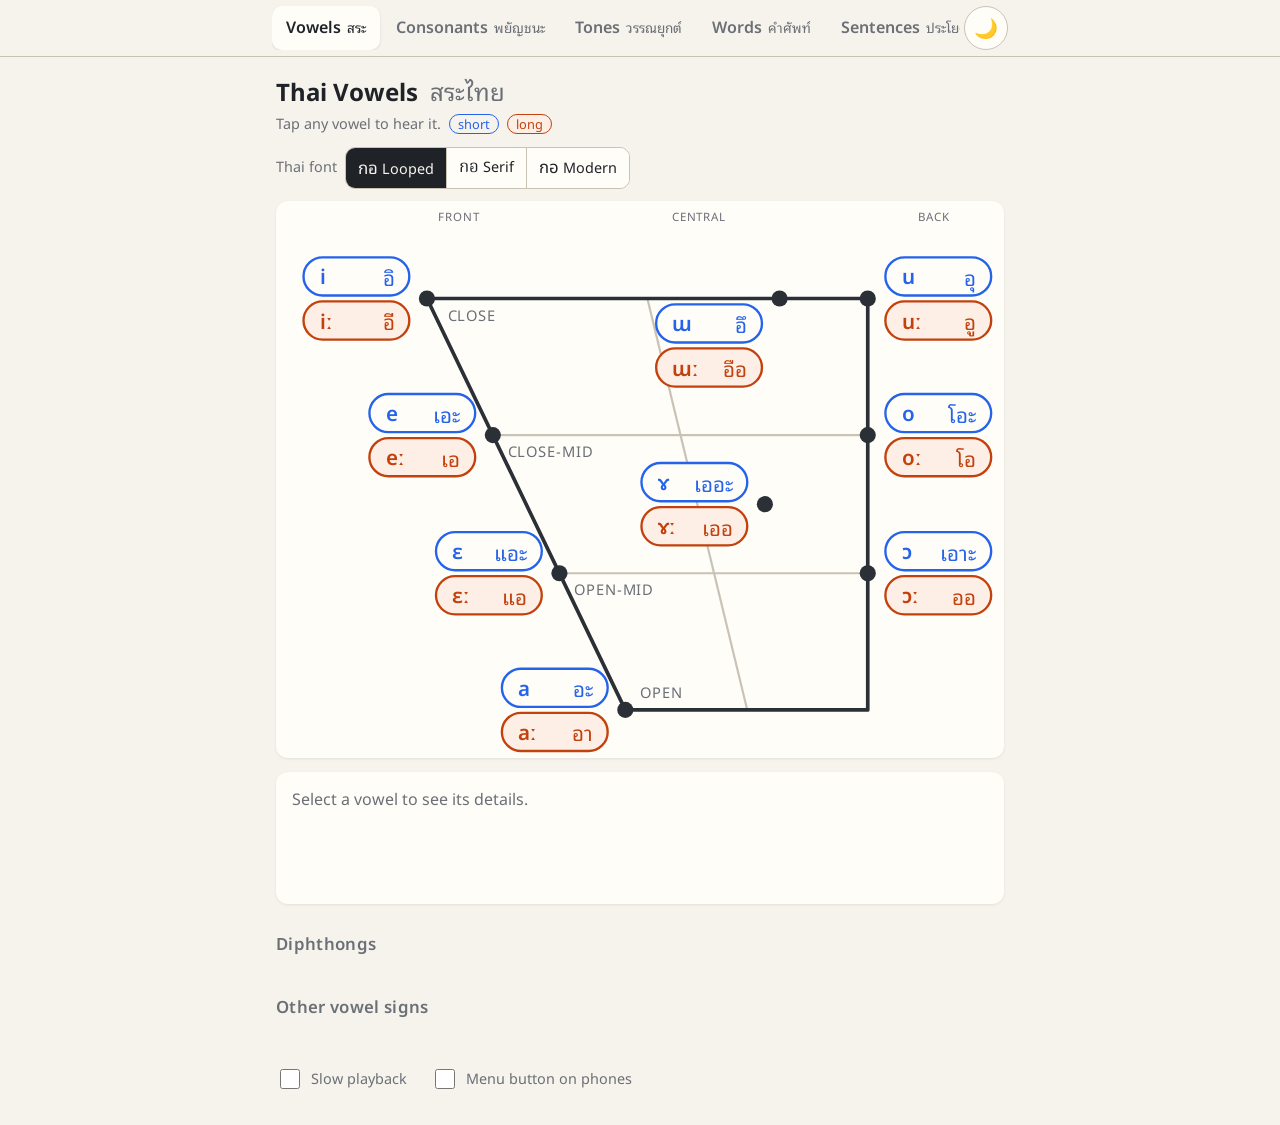
==== commit 2c6275e4: "Add a Progress page with charts and an opt-in phone menu button Progress (progress.html): learned / " ====
--- a/index.html
+++ b/index.html
@@ -19,18 +19,21 @@
     try {
       const t = localStorage.getItem('theme'); if (t) document.documentElement.dataset.theme = t;
       const f = localStorage.getItem('thaiFont'); if (f) document.documentElement.dataset.thaiFont = f;
+      if (localStorage.getItem('navMenu') === 'on') document.documentElement.dataset.navMenu = 'on';
     } catch (e) {}
   </script>
 </head>
 <body>
   <nav class="topnav" aria-label="Sections">
     <div class="topnav-inner">
-      <div class="tabs">
+      <button type="button" id="nav-menu-btn" class="nav-menu-btn" aria-expanded="false" aria-controls="nav-tabs" aria-label="Menu"></button>
+      <div class="tabs" id="nav-tabs">
         <a class="tab" href="./" aria-current="page">Vowels <span class="thai">สระ</span></a>
         <a class="tab" href="consonants.html">Consonants <span class="thai">พยัญชนะ</span></a>
         <a class="tab" href="tones.html">Tones <span class="thai">วรรณยุกต์</span></a>
         <a class="tab" href="words.html">Words <span class="thai">คำศัพท์</span></a>
         <a class="tab" href="sentences.html">Sentences <span class="thai">ประโยค</span></a>
+        <a class="tab" href="progress.html">Progress <span class="thai">ความคืบหน้า</span></a>
       </div>
       <button type="button" id="theme-toggle" class="theme-toggle" aria-label="Toggle dark mode"></button>
     </div>
@@ -59,14 +62,6 @@
     </section>
 
     <section>
-      <h2>Vowel matrix</h2>
-      <p class="hint">Short and long pairs, grouped by the shape of the mouth.</p>
-      <div class="table-scroll">
-        <table id="vowel-matrix" class="vowel-matrix"></table>
-      </div>
-    </section>
-
-    <section>
       <h2>Diphthongs</h2>
       <div id="diphthongs" class="cards"></div>
     </section>
@@ -78,6 +73,7 @@
 
     <footer>
       <label class="slow-toggle"><input type="checkbox" id="slow"> Slow playback</label>
+      <label class="slow-toggle"><input type="checkbox" id="nav-menu-pref"> Menu button on phones</label>
     </footer>
   </main>
 
--- a/styles.css
+++ b/styles.css
@@ -21,6 +21,9 @@
   --bad: #b91c1c;
   --bad-bg: #fdecec;
   --rising: #a21caf;
+  /* Chart series (validated for colour-blind separation on each surface) */
+  --c-words: #2a78d6; --c-sentences: #c2410c;
+  --c-right: #2a78d6; --c-hint: #eda100; --c-wrong: #e34948;
   --radius: 12px;
   --thai-font: "Noto Sans Thai Looped";
   color-scheme: light;
@@ -49,6 +52,8 @@
     --bad: #ff8a8a;
     --bad-bg: #3d1d1d;
   --rising: #e879f9;
+  --c-words: #3987e5; --c-sentences: #d95926;
+  --c-right: #3987e5; --c-hint: #c98500; --c-wrong: #d03b3b;
     color-scheme: dark;
   }
 }
@@ -75,6 +80,8 @@
   --bad: #ff8a8a;
   --bad-bg: #3d1d1d;
   --rising: #e879f9;
+  --c-words: #3987e5; --c-sentences: #d95926;
+  --c-right: #3987e5; --c-hint: #c98500; --c-wrong: #d03b3b;
   color-scheme: dark;
 }
 
@@ -137,6 +144,28 @@
 .tab { flex: none; }
 @media (max-width: 640px) { .tab .thai { display: none; } }
 @media (max-width: 440px) { .tab { padding: 10px 7px; font-size: .86rem; } .topnav-inner { gap: 0; } }
+
+/* Menu button: opt-in (data-nav-menu="on"), phones only. Tabs drop down as a list. */
+.nav-menu-btn { display: none; }
+@media (max-width: 640px) {
+  :root[data-nav-menu="on"] .nav-menu-btn {
+    display: inline-flex; align-items: center; gap: 10px;
+    min-height: 44px; padding: 8px 14px; border-radius: 10px;
+    background: var(--surface); font-weight: 600;
+  }
+  .nav-menu-icon { font-size: 1.2rem; line-height: 1; }
+  :root[data-nav-menu="on"] .tabs {
+    display: none;
+    position: absolute; top: 100%; left: 0; right: 0;
+    flex-direction: column; gap: 2px;
+    padding: 6px max(12px, env(safe-area-inset-right)) 10px max(12px, env(safe-area-inset-left));
+    background: var(--bg); border-bottom: 1px solid var(--grid);
+    box-shadow: 0 6px 12px rgb(0 0 0 / .12);
+  }
+  :root[data-nav-menu="on"] .topnav.menu-open .tabs { display: flex; }
+  :root[data-nav-menu="on"] .tab { padding: 10px 14px; font-size: 1rem; }
+  :root[data-nav-menu="on"] .tab .thai { display: inline; }
+}
 
 h1 { font-size: 1.5rem; margin: 0 0 4px; }
 .theme-toggle {
@@ -504,39 +533,54 @@
 .tone-notes li { margin-bottom: 6px; }
 .tone-notes a { color: var(--short); }
 
-/* Consonant layout switch, class filter and compass */
-.view-bar { display: flex; flex-wrap: wrap; gap: 8px; margin-bottom: 12px; }
-#class-filter .cls-mid, #class-filter .cls-high, #class-filter .cls-low { color: var(--cls-ink); }
-#class-filter button[aria-pressed="true"] { background: var(--cls-bg, var(--ink)); color: var(--cls-ink, var(--bg)); font-weight: 600; }
-[data-filter="mid"] .class-block:not(.cls-mid),
-[data-filter="high"] .class-block:not(.cls-high),
-[data-filter="low"] .class-block:not(.cls-low) { display: none; }
-[data-filter="mid"] .compass-table .letter-tile:not(.cls-mid),
-[data-filter="high"] .compass-table .letter-tile:not(.cls-high),
-[data-filter="low"] .compass-table .letter-tile:not(.cls-low) { opacity: .15; }
-
-.compass-scroll { margin-bottom: 12px; }
-.compass-table { border-collapse: separate; border-spacing: 0; width: 100%; min-width: 560px; background: var(--surface); font-size: .85rem; }
-.compass-table th, .compass-table td { border-right: 1px solid var(--grid); border-bottom: 1px solid var(--grid); padding: 4px; text-align: center; vertical-align: middle; }
-.compass-table thead th { background: var(--bg); color: var(--muted); font-weight: 600; }
-.compass-table .corner, .compass-table .row-head {
-  position: sticky; left: 0; z-index: 1;
-  width: 92px; min-width: 92px; text-align: left; padding: 8px; background: var(--bg); color: var(--muted);
-}
-.compass-table td { min-width: 80px; }
-.compass-table .letter-tile { display: inline-flex; width: 56px; margin: 2px; background: var(--cls-bg); }
-
-/* Letter keyword picture and memory aid */
-.detail-pic { font-size: 2.6rem; line-height: 1; }
-.shape { margin: 0 0 12px; font-size: .95rem; display: flex; flex-direction: column; gap: 6px; }
-.shape-label { font-size: .75rem; color: var(--muted); text-transform: uppercase; letter-spacing: .06em; }
-.shape textarea { font: inherit; width: 100%; padding: 8px; border: 1.5px solid var(--grid); border-radius: 10px; background: var(--bg); color: var(--ink); resize: vertical; }
-.shape-tools { display: flex; gap: 6px; }
-button.small { min-height: 36px; padding: 4px 12px; font-size: .85rem; }
-
-/* Vowel matrix */
-.vowel-matrix { border-collapse: separate; border-spacing: 0; width: 100%; background: var(--surface); }
-.vowel-matrix th, .vowel-matrix td { border-bottom: 1px solid var(--grid); padding: 6px 8px; text-align: left; vertical-align: middle; }
-.vowel-matrix thead th { background: var(--bg); color: var(--muted); font-weight: 600; font-size: .85rem; }
-.vowel-matrix .row-head { color: var(--muted); font-size: .85rem; font-weight: 600; width: 30%; border-right: 1px solid var(--grid); }
-.vowel-matrix .chip { display: flex; width: 100%; justify-content: space-between; align-items: center; padding: 8px 12px; }
+/* ---------- Progress page ---------- */
+.progress-stats { flex-wrap: wrap; }
+.progress-stats .stat { min-width: 120px; }
+.chart {
+  margin: 16px 0 0; padding: 12px 12px 4px;
+  background: var(--surface); border-radius: var(--radius); box-shadow: 0 1px 3px rgb(0 0 0 / .08);
+}
+.chart-title { font-weight: 600; font-size: .95rem; margin-bottom: 6px; }
+.chart-legend { display: flex; flex-wrap: wrap; gap: 4px 14px; font-size: .8rem; color: var(--muted); margin-bottom: 4px; }
+.legend-item { display: inline-flex; align-items: center; gap: 6px; }
+.swatch { display: inline-block; width: 10px; height: 10px; border-radius: 3px; flex: none; }
+.chart-plot { position: relative; }
+.chart svg { display: block; width: 100%; height: auto; overflow: visible; touch-action: manipulation; }
+.chart .grid { stroke: var(--grid); stroke-width: 1; opacity: .5; }
+.chart .baseline { stroke: var(--grid); stroke-width: 1.5; }
+.chart .tick { fill: var(--muted); font-size: 11px; }
+.chart .value { fill: var(--ink); font-size: 11px; font-weight: 600; }
+.chart .line { fill: none; stroke-width: 2; stroke-linejoin: round; stroke-linecap: round; }
+.chart .dot { stroke: var(--surface); stroke-width: 2; }
+.chart .hit { fill: var(--ink); opacity: 0; cursor: pointer; }
+.chart .hit.on { opacity: .05; }
+.chart-tip {
+  position: absolute; top: 0; transform: translateX(-50%); pointer-events: none; z-index: 2;
+  min-width: 140px; padding: 6px 10px; border-radius: 8px; font-size: .8rem;
+  background: var(--bg); color: var(--ink); border: 1px solid var(--grid); box-shadow: 0 2px 8px rgb(0 0 0 / .15);
+}
+.tip-head { font-weight: 600; margin-bottom: 2px; }
+.tip-row { display: flex; align-items: center; gap: 6px; color: var(--muted); white-space: nowrap; }
+.tip-row b { margin-left: auto; padding-left: 12px; color: var(--ink); }
+.tip-total { border-top: 1px solid var(--grid); margin-top: 3px; padding-top: 3px; }
+.chart-table summary { cursor: pointer; font-size: .8rem; color: var(--muted); padding: 8px 0; }
+.chart-table table, .weak-table { width: 100%; border-collapse: collapse; background: var(--surface); font-size: .85rem; }
+.chart-table th, .chart-table td, .weak-table th, .weak-table td { text-align: left; padding: 5px 8px; border-bottom: 1px solid var(--grid); }
+.chart-table thead th, .weak-table thead th { font-size: .75rem; color: var(--muted); text-transform: uppercase; letter-spacing: .05em; }
+.weak-table td { vertical-align: middle; }
+.weak-rom { font-size: .8rem; margin-top: 2px; }
+/* The charts scale down on phones; keep their text readable (about 10–11px on screen). */
+@media (max-width: 640px) { .chart .tick, .chart .value { font-size: 18px; } }
+/* Weak spots as small cards on phones: Thai + English left, misses + next review right. */
+@media (max-width: 640px) {
+  .weak-table thead { display: none; }
+  .weak-table tr {
+    display: grid; grid-template-columns: 1fr auto; gap: 2px 12px;
+    grid-template-areas: "thai wrong" "en next" "card card";
+    padding: 8px 10px; border-bottom: 1px solid var(--grid);
+  }
+  .weak-table td { border: 0; padding: 0; }
+  .w-thai { grid-area: thai; } .w-en { grid-area: en; font-weight: 600; } .w-card { grid-area: card; font-size: .8rem; }
+  .w-wrong { grid-area: wrong; text-align: right; } .w-wrong::after { content: " wrong"; color: var(--muted); }
+  .w-next { grid-area: next; text-align: right; font-size: .8rem; }
+}
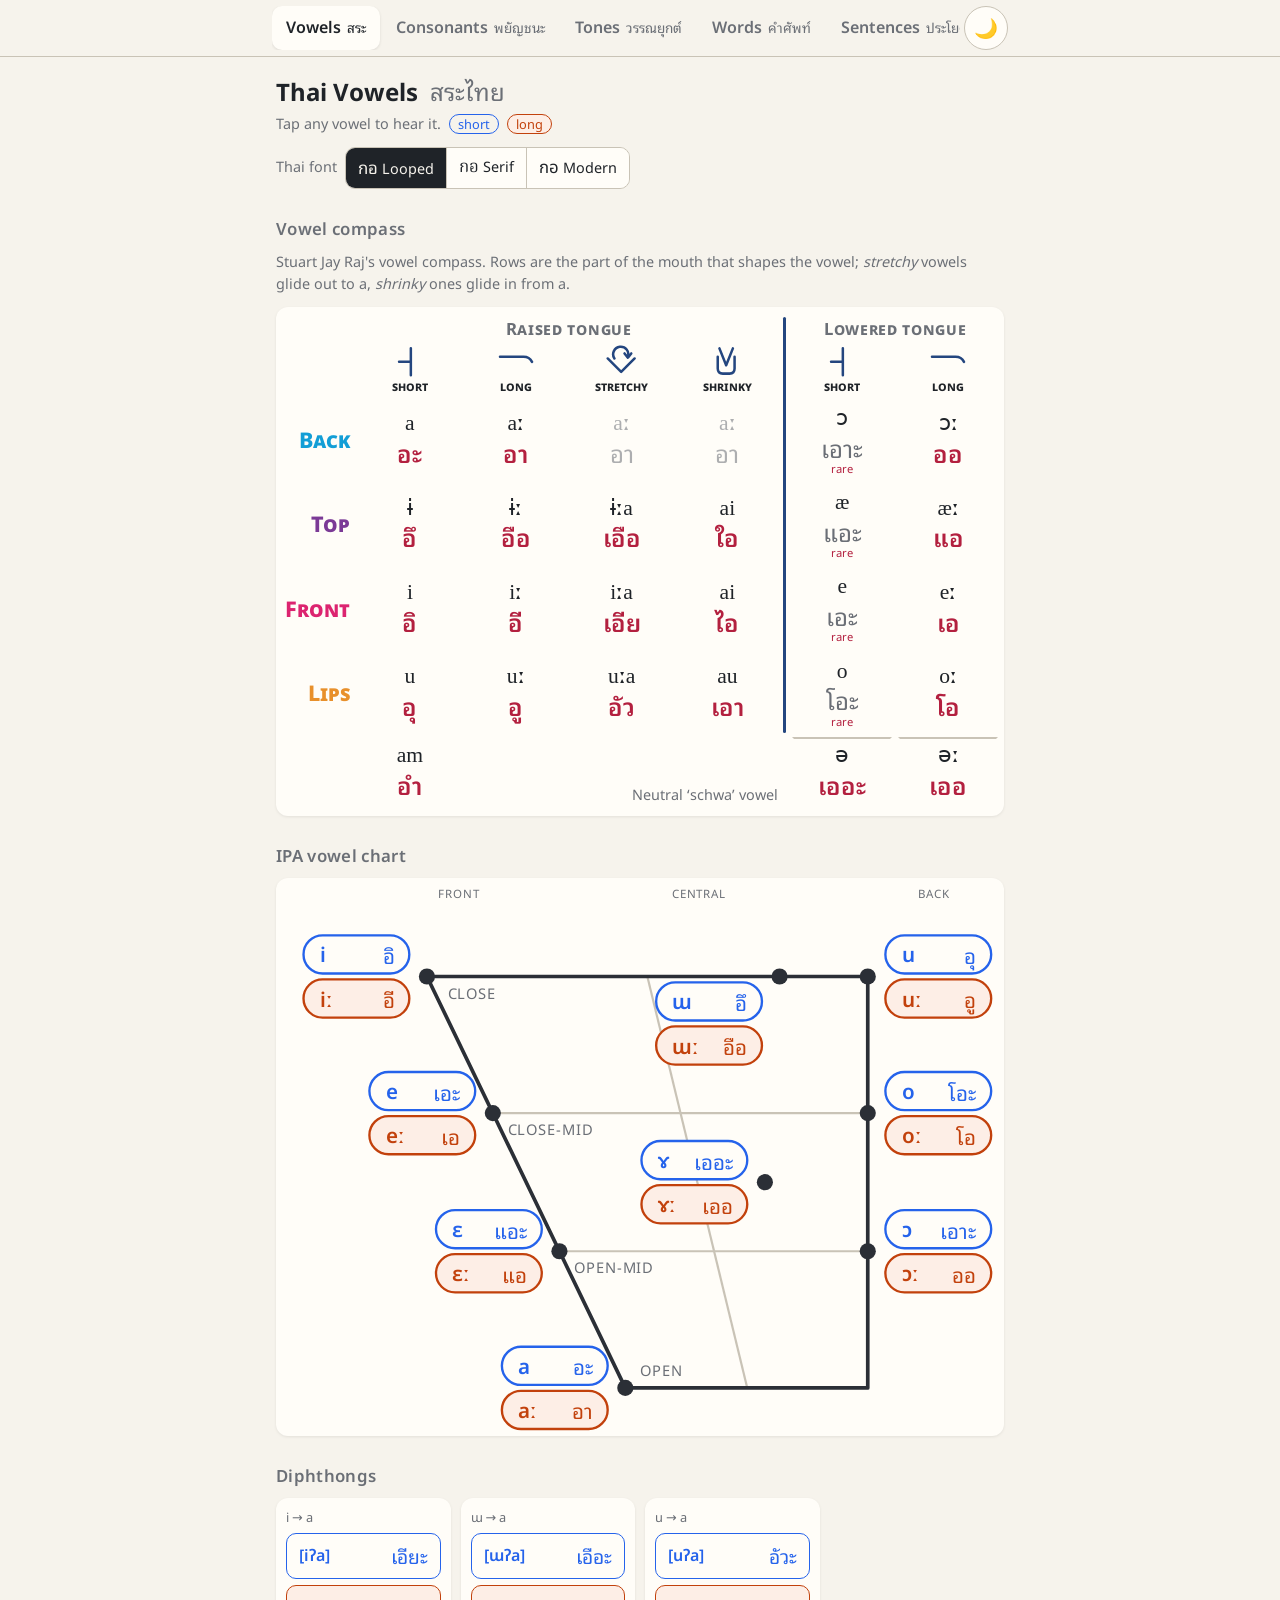
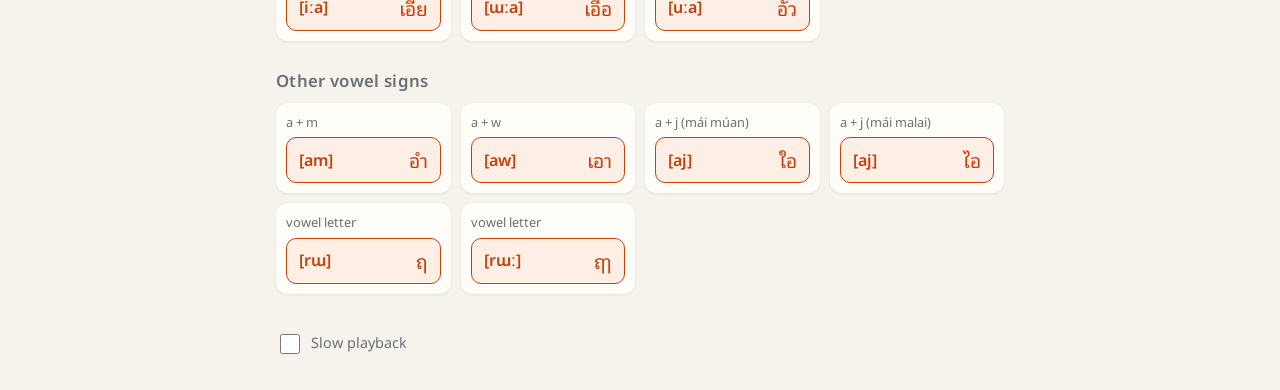
==== commit f48ceb03: "Redo both compasses in Stuart Jay Raj's layouts and add mouth diagrams - Vowels page: SJR's vowel co" ====
--- a/index.html
+++ b/index.html
@@ -19,21 +19,18 @@
     try {
       const t = localStorage.getItem('theme'); if (t) document.documentElement.dataset.theme = t;
       const f = localStorage.getItem('thaiFont'); if (f) document.documentElement.dataset.thaiFont = f;
-      if (localStorage.getItem('navMenu') === 'on') document.documentElement.dataset.navMenu = 'on';
     } catch (e) {}
   </script>
 </head>
 <body>
   <nav class="topnav" aria-label="Sections">
     <div class="topnav-inner">
-      <button type="button" id="nav-menu-btn" class="nav-menu-btn" aria-expanded="false" aria-controls="nav-tabs" aria-label="Menu"></button>
-      <div class="tabs" id="nav-tabs">
+      <div class="tabs">
         <a class="tab" href="./" aria-current="page">Vowels <span class="thai">สระ</span></a>
         <a class="tab" href="consonants.html">Consonants <span class="thai">พยัญชนะ</span></a>
         <a class="tab" href="tones.html">Tones <span class="thai">วรรณยุกต์</span></a>
         <a class="tab" href="words.html">Words <span class="thai">คำศัพท์</span></a>
         <a class="tab" href="sentences.html">Sentences <span class="thai">ประโยค</span></a>
-        <a class="tab" href="progress.html">Progress <span class="thai">ความคืบหน้า</span></a>
       </div>
       <button type="button" id="theme-toggle" class="theme-toggle" aria-label="Toggle dark mode"></button>
     </div>
@@ -52,13 +49,20 @@
       </div>
     </header>
 
-    <section class="chart-wrap" aria-label="Vowel chart">
-      <div class="axis-labels" aria-hidden="true"><span>front</span><span>central</span><span>back</span></div>
-      <svg id="chart" viewBox="0 0 490 360" role="group" aria-label="Thai monophthongs on the IPA vowel trapezoid"></svg>
+    <section aria-labelledby="compass-h">
+      <h2 id="compass-h">Vowel compass</h2>
+      <p class="hint">Stuart Jay Raj's vowel compass. Rows are the part of the mouth that shapes the vowel; <em>stretchy</em> vowels glide out to a, <em>shrinky</em> ones glide in from a.</p>
+      <div class="vc-scroll">
+        <div id="vowel-compass" class="vowel-compass" role="group" aria-label="Vowel compass"></div>
+      </div>
     </section>
 
-    <section id="detail" class="detail" aria-live="polite">
-      <p class="detail-empty">Select a vowel to see its details.</p>
+    <section aria-labelledby="chart-h">
+      <h2 id="chart-h">IPA vowel chart</h2>
+      <div class="chart-wrap">
+        <div class="axis-labels" aria-hidden="true"><span>front</span><span>central</span><span>back</span></div>
+        <svg id="chart" viewBox="0 0 490 360" role="group" aria-label="Thai monophthongs on the IPA vowel trapezoid"></svg>
+      </div>
     </section>
 
     <section>
@@ -71,13 +75,15 @@
       <div id="specials" class="cards"></div>
     </section>
 
+    <section id="detail" class="detail detail-sticky" aria-live="polite" hidden></section>
+
     <footer>
       <label class="slow-toggle"><input type="checkbox" id="slow"> Slow playback</label>
-      <label class="slow-toggle"><input type="checkbox" id="nav-menu-pref"> Menu button on phones</label>
     </footer>
   </main>
 
   <script src="data.js"></script>
+  <script src="mouth.js"></script>
   <script src="common.js"></script>
   <script src="vowels.js"></script>
 </body>
--- a/styles.css
+++ b/styles.css
@@ -21,9 +21,6 @@
   --bad: #b91c1c;
   --bad-bg: #fdecec;
   --rising: #a21caf;
-  /* Chart series (validated for colour-blind separation on each surface) */
-  --c-words: #2a78d6; --c-sentences: #c2410c;
-  --c-right: #2a78d6; --c-hint: #eda100; --c-wrong: #e34948;
   --radius: 12px;
   --thai-font: "Noto Sans Thai Looped";
   color-scheme: light;
@@ -52,8 +49,6 @@
     --bad: #ff8a8a;
     --bad-bg: #3d1d1d;
   --rising: #e879f9;
-  --c-words: #3987e5; --c-sentences: #d95926;
-  --c-right: #3987e5; --c-hint: #c98500; --c-wrong: #d03b3b;
     color-scheme: dark;
   }
 }
@@ -80,8 +75,6 @@
   --bad: #ff8a8a;
   --bad-bg: #3d1d1d;
   --rising: #e879f9;
-  --c-words: #3987e5; --c-sentences: #d95926;
-  --c-right: #3987e5; --c-hint: #c98500; --c-wrong: #d03b3b;
   color-scheme: dark;
 }
 
@@ -144,28 +137,6 @@
 .tab { flex: none; }
 @media (max-width: 640px) { .tab .thai { display: none; } }
 @media (max-width: 440px) { .tab { padding: 10px 7px; font-size: .86rem; } .topnav-inner { gap: 0; } }
-
-/* Menu button: opt-in (data-nav-menu="on"), phones only. Tabs drop down as a list. */
-.nav-menu-btn { display: none; }
-@media (max-width: 640px) {
-  :root[data-nav-menu="on"] .nav-menu-btn {
-    display: inline-flex; align-items: center; gap: 10px;
-    min-height: 44px; padding: 8px 14px; border-radius: 10px;
-    background: var(--surface); font-weight: 600;
-  }
-  .nav-menu-icon { font-size: 1.2rem; line-height: 1; }
-  :root[data-nav-menu="on"] .tabs {
-    display: none;
-    position: absolute; top: 100%; left: 0; right: 0;
-    flex-direction: column; gap: 2px;
-    padding: 6px max(12px, env(safe-area-inset-right)) 10px max(12px, env(safe-area-inset-left));
-    background: var(--bg); border-bottom: 1px solid var(--grid);
-    box-shadow: 0 6px 12px rgb(0 0 0 / .12);
-  }
-  :root[data-nav-menu="on"] .topnav.menu-open .tabs { display: flex; }
-  :root[data-nav-menu="on"] .tab { padding: 10px 14px; font-size: 1rem; }
-  :root[data-nav-menu="on"] .tab .thai { display: inline; }
-}
 
 h1 { font-size: 1.5rem; margin: 0 0 4px; }
 .theme-toggle {
@@ -533,54 +504,112 @@
 .tone-notes li { margin-bottom: 6px; }
 .tone-notes a { color: var(--short); }
 
-/* ---------- Progress page ---------- */
-.progress-stats { flex-wrap: wrap; }
-.progress-stats .stat { min-width: 120px; }
-.chart {
-  margin: 16px 0 0; padding: 12px 12px 4px;
-  background: var(--surface); border-radius: var(--radius); box-shadow: 0 1px 3px rgb(0 0 0 / .08);
-}
-.chart-title { font-weight: 600; font-size: .95rem; margin-bottom: 6px; }
-.chart-legend { display: flex; flex-wrap: wrap; gap: 4px 14px; font-size: .8rem; color: var(--muted); margin-bottom: 4px; }
-.legend-item { display: inline-flex; align-items: center; gap: 6px; }
-.swatch { display: inline-block; width: 10px; height: 10px; border-radius: 3px; flex: none; }
-.chart-plot { position: relative; }
-.chart svg { display: block; width: 100%; height: auto; overflow: visible; touch-action: manipulation; }
-.chart .grid { stroke: var(--grid); stroke-width: 1; opacity: .5; }
-.chart .baseline { stroke: var(--grid); stroke-width: 1.5; }
-.chart .tick { fill: var(--muted); font-size: 11px; }
-.chart .value { fill: var(--ink); font-size: 11px; font-weight: 600; }
-.chart .line { fill: none; stroke-width: 2; stroke-linejoin: round; stroke-linecap: round; }
-.chart .dot { stroke: var(--surface); stroke-width: 2; }
-.chart .hit { fill: var(--ink); opacity: 0; cursor: pointer; }
-.chart .hit.on { opacity: .05; }
-.chart-tip {
-  position: absolute; top: 0; transform: translateX(-50%); pointer-events: none; z-index: 2;
-  min-width: 140px; padding: 6px 10px; border-radius: 8px; font-size: .8rem;
-  background: var(--bg); color: var(--ink); border: 1px solid var(--grid); box-shadow: 0 2px 8px rgb(0 0 0 / .15);
-}
-.tip-head { font-weight: 600; margin-bottom: 2px; }
-.tip-row { display: flex; align-items: center; gap: 6px; color: var(--muted); white-space: nowrap; }
-.tip-row b { margin-left: auto; padding-left: 12px; color: var(--ink); }
-.tip-total { border-top: 1px solid var(--grid); margin-top: 3px; padding-top: 3px; }
-.chart-table summary { cursor: pointer; font-size: .8rem; color: var(--muted); padding: 8px 0; }
-.chart-table table, .weak-table { width: 100%; border-collapse: collapse; background: var(--surface); font-size: .85rem; }
-.chart-table th, .chart-table td, .weak-table th, .weak-table td { text-align: left; padding: 5px 8px; border-bottom: 1px solid var(--grid); }
-.chart-table thead th, .weak-table thead th { font-size: .75rem; color: var(--muted); text-transform: uppercase; letter-spacing: .05em; }
-.weak-table td { vertical-align: middle; }
-.weak-rom { font-size: .8rem; margin-top: 2px; }
-/* The charts scale down on phones; keep their text readable (about 10–11px on screen). */
-@media (max-width: 640px) { .chart .tick, .chart .value { font-size: 18px; } }
-/* Weak spots as small cards on phones: Thai + English left, misses + next review right. */
-@media (max-width: 640px) {
-  .weak-table thead { display: none; }
-  .weak-table tr {
-    display: grid; grid-template-columns: 1fr auto; gap: 2px 12px;
-    grid-template-areas: "thai wrong" "en next" "card card";
-    padding: 8px 10px; border-bottom: 1px solid var(--grid);
-  }
-  .weak-table td { border: 0; padding: 0; }
-  .w-thai { grid-area: thai; } .w-en { grid-area: en; font-weight: 600; } .w-card { grid-area: card; font-size: .8rem; }
-  .w-wrong { grid-area: wrong; text-align: right; } .w-wrong::after { content: " wrong"; color: var(--muted); }
-  .w-next { grid-area: next; text-align: right; font-size: .8rem; }
-}
+/* Consonant layout switch, class highlight and compass */
+.view-bar { display: flex; flex-wrap: wrap; gap: 8px; margin-bottom: 12px; }
+:root {
+  --at-deep: #8f8f8f; --at-guttural: #129fdc; --at-palatal: #dc2f86;
+  --at-dental: #138a3d; --at-labial: #d8741c; --from-cerebral: #9c3fc4; --from-palatal: #ff5fae;
+  --glow-high: #ffd23f; --glow-mid: #2fe0ff; --glow-low: #36f05a;
+}
+.at-deep { --tile: var(--at-deep); }
+.at-guttural { --tile: var(--at-guttural); }
+.at-palatal { --tile: var(--at-palatal); }
+.at-dental { --tile: var(--at-dental); }
+.at-labial { --tile: var(--at-labial); }
+.swatch { display: inline-block; padding: 0 6px; border-radius: 4px; background: var(--tile); color: #fff; font-size: .8rem; }
+
+.class-bar { display: flex; flex-wrap: wrap; align-items: center; gap: 8px; margin-bottom: 8px; font-size: .9rem; color: var(--muted); }
+.class-bar button[aria-pressed="true"] { background: #f6b81a; color: #1f2328; font-weight: 600; }
+.class-desc { margin-bottom: 10px; background: var(--surface); border-radius: var(--radius); padding: 8px 12px; font-size: .9rem; }
+.class-desc summary { cursor: pointer; color: var(--muted); }
+.class-desc p { margin: 8px 0; }
+
+.compass-scroll { overflow-x: auto; padding: 6px 2px 10px; }
+.compass-grid {
+  display: grid; grid-template-columns: 84px repeat(10, minmax(84px, 1fr));
+  gap: 6px; min-width: 960px; align-items: stretch;
+}
+.compass-col { font-size: .72rem; font-weight: 600; color: var(--muted); text-align: center; align-self: end; padding: 4px 2px; background: var(--surface); border-radius: 6px; }
+.compass-row {
+  position: sticky; left: 0; z-index: 1;
+  font-size: .75rem; font-weight: 600; color: var(--muted); padding: 6px; background: var(--surface); border-radius: 6px;
+  display: flex; align-items: center;
+}
+.compass-cell { display: flex; justify-content: space-around; border-radius: 6px; background: var(--tile); border: 3px solid var(--tile); min-height: 70px; transition: box-shadow .2s; }
+.compass-cell.from-cerebral { border-color: var(--from-cerebral); }
+.compass-cell.from-palatal { border-color: var(--from-palatal); }
+.compass-letter {
+  flex: 1; display: flex; flex-direction: column; align-items: center; justify-content: center;
+  background: none; border: 0; color: #fff; padding: 4px 2px; border-radius: 4px; min-height: 0;
+}
+.compass-letter .glyph { font-size: 1.7rem; line-height: 1.2; }
+.compass-letter .tile-ipa { font-size: .8rem; }
+.compass-letter.obsolete { opacity: .6; }
+.compass-letter.selected { outline: 3px solid #fff; outline-offset: -3px; background: rgb(0 0 0 / .18); }
+.compass-letter.playing { animation: pulse .6s ease-in-out infinite alternate; }
+[data-highlight="high"] .compass-cell.cls-high { box-shadow: 0 0 0 2px var(--glow-high), 0 0 14px 2px var(--glow-high); }
+[data-highlight="mid"] .compass-cell.cls-mid { box-shadow: 0 0 0 2px var(--glow-mid), 0 0 14px 2px var(--glow-mid); }
+[data-highlight="low"] .compass-cell.cls-low { box-shadow: 0 0 0 2px var(--glow-low), 0 0 14px 2px var(--glow-low); }
+
+/* Mouth diagram */
+:root { --mouth-head: #cbc6bb; --mouth-tongue: #e58a96; }
+:root[data-theme="dark"] { --mouth-head: #5b5f68; --mouth-tongue: #c46b79; }
+@media (prefers-color-scheme: dark) { :root:not([data-theme="light"]) { --mouth-head: #5b5f68; --mouth-tongue: #c46b79; } }
+.mouth { width: 100%; height: auto; display: block; }
+.mouth .m-head { fill: var(--mouth-head); stroke: var(--ink); stroke-width: 2; stroke-linejoin: round; }
+.mouth .m-air { fill: var(--surface); stroke: var(--ink); stroke-width: 2; stroke-linejoin: round; }
+.mouth .m-tongue { fill: var(--mouth-tongue); stroke: var(--ink); stroke-width: 2; }
+.mouth .m-tooth { fill: #fff; stroke: var(--ink); stroke-width: 1.5; }
+.mouth .m-flow { fill: none; stroke: #2a7fd4; stroke-width: 3; stroke-dasharray: 7 5; animation: flow 1s linear infinite; }
+.mouth .m-ghost { fill: none; stroke: var(--ink); stroke-width: 1.5; stroke-dasharray: 4 3; opacity: .6; }
+.mouth .m-move { stroke: #d64545; stroke-width: 2.5; fill: none; }
+.mouth .m-contact { fill: #d64545; stroke: #fff; stroke-width: 2; }
+.mouth .m-contact.near { fill: none; stroke: #d64545; stroke-width: 3; }
+.mouth .m-puff path { stroke: #2a7fd4; stroke-width: 3; }
+.mouth .m-voice { fill: none; stroke: #d64545; stroke-width: 2; }
+.mouth marker path { fill: #2a7fd4; }
+@keyframes flow { to { stroke-dashoffset: -24; } }
+@media (prefers-reduced-motion: reduce) { .mouth .m-flow { animation: none; } }
+.detail-mouth { float: left; width: 130px; margin: 0 14px 6px 0; border-radius: 8px; overflow: hidden; background: var(--surface); }
+.mouth-caption { font-size: .85rem; margin: 0 0 10px; }
+.detail .actions { clear: both; }
+
+/* Letter keyword picture and memory aid */
+.detail-pic { font-size: 2.6rem; line-height: 1; }
+.shape { margin: 0 0 12px; font-size: .95rem; display: flex; flex-direction: column; gap: 6px; }
+.shape-label { font-size: .75rem; color: var(--muted); text-transform: uppercase; letter-spacing: .06em; }
+.shape textarea { font: inherit; width: 100%; padding: 8px; border: 1.5px solid var(--grid); border-radius: 10px; background: var(--bg); color: var(--ink); resize: vertical; }
+.shape-tools { display: flex; gap: 6px; }
+button.small { min-height: 36px; padding: 4px 12px; font-size: .85rem; }
+
+/* Vowel compass */
+:root { --vc-back: #139ed6; --vc-top: #7b3a96; --vc-front: #dc2470; --vc-lips: #e8902b; --vc-thai: #b3203f; --vc-line: #24467f; }
+:root[data-theme="dark"] { --vc-top: #b77ad2; --vc-thai: #ff7590; --vc-line: #8fb0e8; }
+@media (prefers-color-scheme: dark) { :root:not([data-theme="light"]) { --vc-top: #b77ad2; --vc-thai: #ff7590; --vc-line: #8fb0e8; } }
+.vc-scroll { overflow-x: auto; background: var(--surface); border-radius: var(--radius); box-shadow: 0 1px 3px rgb(0 0 0 / .08); padding: 10px 6px; }
+.vowel-compass {
+  display: grid; grid-template-columns: 72px repeat(4, minmax(64px, 1fr)) 3px repeat(2, minmax(64px, 1fr));
+  gap: 4px 6px; min-width: 560px; align-items: center;
+}
+.vc-group { text-align: center; font-variant: small-caps; font-weight: 700; color: var(--muted); letter-spacing: .04em; font-size: 1.05rem; }
+.vc-divider { background: var(--vc-line); border-radius: 2px; align-self: stretch; }
+.vc-col { display: flex; flex-direction: column; align-items: center; font-variant: small-caps; font-weight: 700; font-size: .8rem; color: var(--ink); }
+.vc-col svg { width: 36px; height: 32px; fill: none; stroke: var(--vc-line); stroke-width: 3; stroke-linecap: round; stroke-linejoin: round; }
+.vc-row { font-variant: small-caps; font-weight: 800; font-size: 1.35rem; text-align: right; padding-right: 4px; }
+.vc-back { color: var(--vc-back); }
+.vc-top { color: var(--vc-top); }
+.vc-front { color: var(--vc-front); }
+.vc-lips { color: var(--vc-lips); }
+.vc-cell {
+  display: flex; flex-direction: column; align-items: center; gap: 0;
+  background: none; border: 2px solid transparent; padding: 4px 2px; min-height: 0;
+}
+.vc-ipa { font-family: "Noto Serif", Georgia, serif; font-size: 1.35rem; line-height: 1.2; }
+.vc-thai { font-family: var(--thai-font), sans-serif; font-size: 1.5rem; line-height: 1.3; color: var(--vc-thai); font-weight: 600; }
+.vc-rare { font-size: .7rem; color: var(--vc-thai); line-height: 1; }
+.vc-cell.rare .vc-thai, .vc-cell.echo .vc-thai, .vc-cell.echo .vc-ipa { color: var(--muted); font-weight: 400; }
+.vc-cell.echo { opacity: .55; }
+.vc-cell.selected { border-color: var(--vc-line); background: var(--bg); }
+.vc-cell.playing { animation: pulse .6s ease-in-out infinite alternate; }
+.vc-schwa-label { text-align: right; font-size: .9rem; color: var(--muted); padding-right: 8px; align-self: end; }
+.vc-cell.vc-schwa { border-top: 2px solid var(--grid); border-radius: 0 0 10px 10px; }
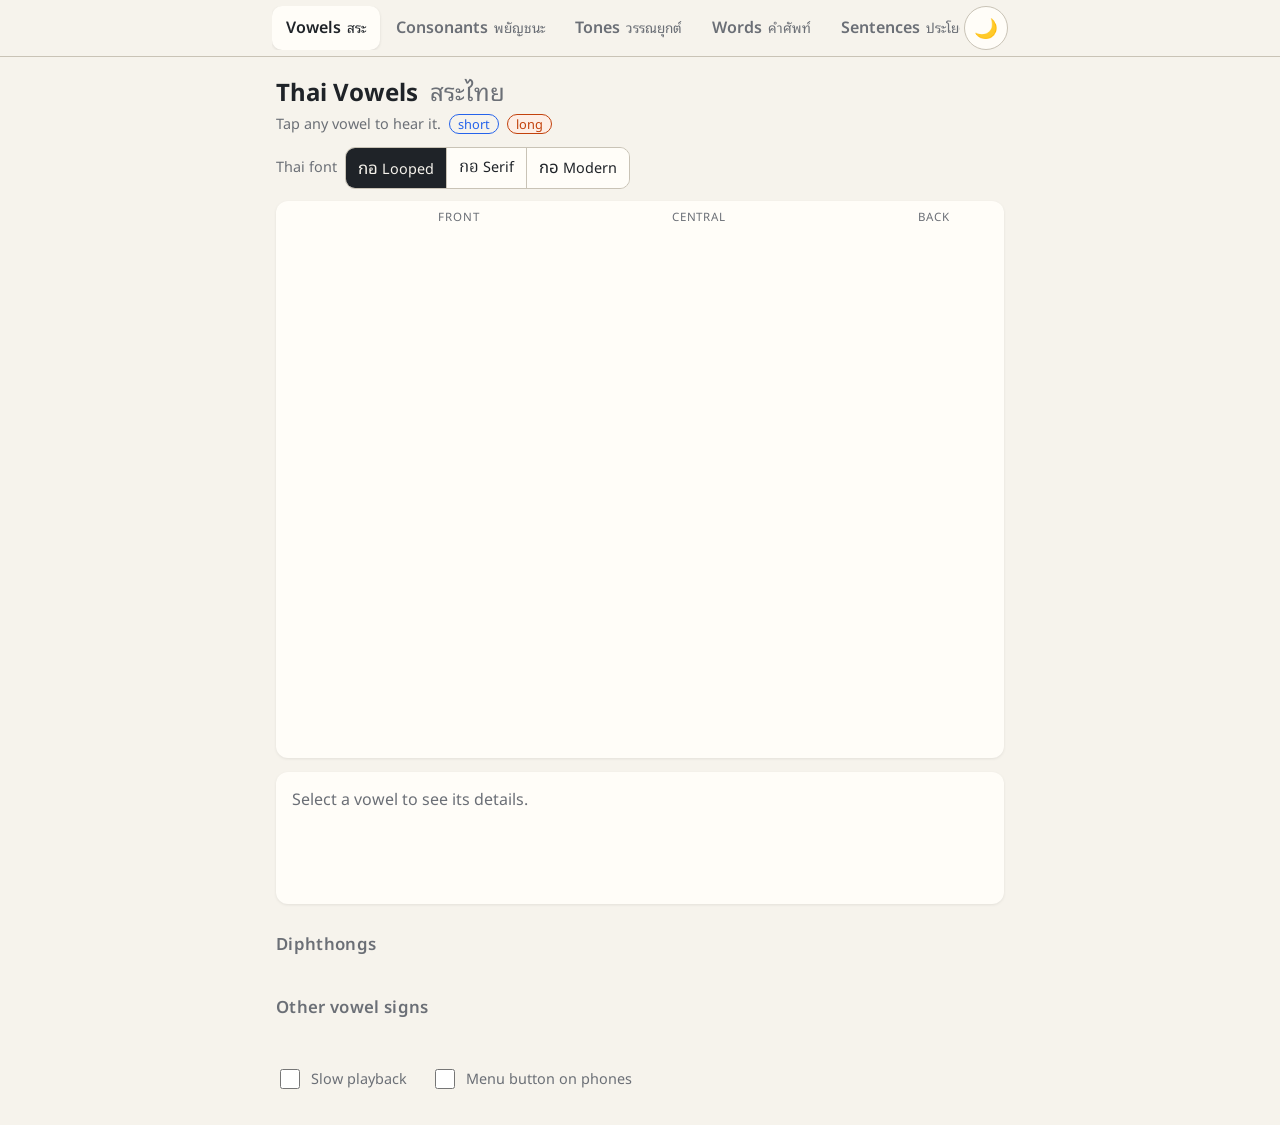
==== commit b9256ff4: "Merge branch 'new-page' into worktree-merge-all" ====
--- a/index.html
+++ b/index.html
@@ -19,18 +19,21 @@
     try {
       const t = localStorage.getItem('theme'); if (t) document.documentElement.dataset.theme = t;
       const f = localStorage.getItem('thaiFont'); if (f) document.documentElement.dataset.thaiFont = f;
+      if (localStorage.getItem('navMenu') === 'on') document.documentElement.dataset.navMenu = 'on';
     } catch (e) {}
   </script>
 </head>
 <body>
   <nav class="topnav" aria-label="Sections">
     <div class="topnav-inner">
-      <div class="tabs">
+      <button type="button" id="nav-menu-btn" class="nav-menu-btn" aria-expanded="false" aria-controls="nav-tabs" aria-label="Menu"></button>
+      <div class="tabs" id="nav-tabs">
         <a class="tab" href="./" aria-current="page">Vowels <span class="thai">สระ</span></a>
         <a class="tab" href="consonants.html">Consonants <span class="thai">พยัญชนะ</span></a>
         <a class="tab" href="tones.html">Tones <span class="thai">วรรณยุกต์</span></a>
         <a class="tab" href="words.html">Words <span class="thai">คำศัพท์</span></a>
         <a class="tab" href="sentences.html">Sentences <span class="thai">ประโยค</span></a>
+        <a class="tab" href="progress.html">Progress <span class="thai">ความคืบหน้า</span></a>
       </div>
       <button type="button" id="theme-toggle" class="theme-toggle" aria-label="Toggle dark mode"></button>
     </div>
@@ -49,20 +52,13 @@
       </div>
     </header>
 
-    <section aria-labelledby="compass-h">
-      <h2 id="compass-h">Vowel compass</h2>
-      <p class="hint">Stuart Jay Raj's vowel compass. Rows are the part of the mouth that shapes the vowel; <em>stretchy</em> vowels glide out to a, <em>shrinky</em> ones glide in from a.</p>
-      <div class="vc-scroll">
-        <div id="vowel-compass" class="vowel-compass" role="group" aria-label="Vowel compass"></div>
-      </div>
+    <section class="chart-wrap" aria-label="Vowel chart">
+      <div class="axis-labels" aria-hidden="true"><span>front</span><span>central</span><span>back</span></div>
+      <svg id="chart" viewBox="0 0 490 360" role="group" aria-label="Thai monophthongs on the IPA vowel trapezoid"></svg>
     </section>
 
-    <section aria-labelledby="chart-h">
-      <h2 id="chart-h">IPA vowel chart</h2>
-      <div class="chart-wrap">
-        <div class="axis-labels" aria-hidden="true"><span>front</span><span>central</span><span>back</span></div>
-        <svg id="chart" viewBox="0 0 490 360" role="group" aria-label="Thai monophthongs on the IPA vowel trapezoid"></svg>
-      </div>
+    <section id="detail" class="detail" aria-live="polite">
+      <p class="detail-empty">Select a vowel to see its details.</p>
     </section>
 
     <section>
@@ -75,15 +71,13 @@
       <div id="specials" class="cards"></div>
     </section>
 
-    <section id="detail" class="detail detail-sticky" aria-live="polite" hidden></section>
-
     <footer>
       <label class="slow-toggle"><input type="checkbox" id="slow"> Slow playback</label>
+      <label class="slow-toggle"><input type="checkbox" id="nav-menu-pref"> Menu button on phones</label>
     </footer>
   </main>
 
   <script src="data.js"></script>
-  <script src="mouth.js"></script>
   <script src="common.js"></script>
   <script src="vowels.js"></script>
 </body>
--- a/styles.css
+++ b/styles.css
@@ -21,6 +21,9 @@
   --bad: #b91c1c;
   --bad-bg: #fdecec;
   --rising: #a21caf;
+  /* Chart series (validated for colour-blind separation on each surface) */
+  --c-words: #2a78d6; --c-sentences: #c2410c;
+  --c-right: #2a78d6; --c-hint: #eda100; --c-wrong: #e34948;
   --radius: 12px;
   --thai-font: "Noto Sans Thai Looped";
   color-scheme: light;
@@ -49,6 +52,8 @@
     --bad: #ff8a8a;
     --bad-bg: #3d1d1d;
   --rising: #e879f9;
+  --c-words: #3987e5; --c-sentences: #d95926;
+  --c-right: #3987e5; --c-hint: #c98500; --c-wrong: #d03b3b;
     color-scheme: dark;
   }
 }
@@ -75,6 +80,8 @@
   --bad: #ff8a8a;
   --bad-bg: #3d1d1d;
   --rising: #e879f9;
+  --c-words: #3987e5; --c-sentences: #d95926;
+  --c-right: #3987e5; --c-hint: #c98500; --c-wrong: #d03b3b;
   color-scheme: dark;
 }
 
@@ -137,6 +144,28 @@
 .tab { flex: none; }
 @media (max-width: 640px) { .tab .thai { display: none; } }
 @media (max-width: 440px) { .tab { padding: 10px 7px; font-size: .86rem; } .topnav-inner { gap: 0; } }
+
+/* Menu button: opt-in (data-nav-menu="on"), phones only. Tabs drop down as a list. */
+.nav-menu-btn { display: none; }
+@media (max-width: 640px) {
+  :root[data-nav-menu="on"] .nav-menu-btn {
+    display: inline-flex; align-items: center; gap: 10px;
+    min-height: 44px; padding: 8px 14px; border-radius: 10px;
+    background: var(--surface); font-weight: 600;
+  }
+  .nav-menu-icon { font-size: 1.2rem; line-height: 1; }
+  :root[data-nav-menu="on"] .tabs {
+    display: none;
+    position: absolute; top: 100%; left: 0; right: 0;
+    flex-direction: column; gap: 2px;
+    padding: 6px max(12px, env(safe-area-inset-right)) 10px max(12px, env(safe-area-inset-left));
+    background: var(--bg); border-bottom: 1px solid var(--grid);
+    box-shadow: 0 6px 12px rgb(0 0 0 / .12);
+  }
+  :root[data-nav-menu="on"] .topnav.menu-open .tabs { display: flex; }
+  :root[data-nav-menu="on"] .tab { padding: 10px 14px; font-size: 1rem; }
+  :root[data-nav-menu="on"] .tab .thai { display: inline; }
+}
 
 h1 { font-size: 1.5rem; margin: 0 0 4px; }
 .theme-toggle {
@@ -504,112 +533,54 @@
 .tone-notes li { margin-bottom: 6px; }
 .tone-notes a { color: var(--short); }
 
-/* Consonant layout switch, class highlight and compass */
-.view-bar { display: flex; flex-wrap: wrap; gap: 8px; margin-bottom: 12px; }
-:root {
-  --at-deep: #8f8f8f; --at-guttural: #129fdc; --at-palatal: #dc2f86;
-  --at-dental: #138a3d; --at-labial: #d8741c; --from-cerebral: #9c3fc4; --from-palatal: #ff5fae;
-  --glow-high: #ffd23f; --glow-mid: #2fe0ff; --glow-low: #36f05a;
-}
-.at-deep { --tile: var(--at-deep); }
-.at-guttural { --tile: var(--at-guttural); }
-.at-palatal { --tile: var(--at-palatal); }
-.at-dental { --tile: var(--at-dental); }
-.at-labial { --tile: var(--at-labial); }
-.swatch { display: inline-block; padding: 0 6px; border-radius: 4px; background: var(--tile); color: #fff; font-size: .8rem; }
-
-.class-bar { display: flex; flex-wrap: wrap; align-items: center; gap: 8px; margin-bottom: 8px; font-size: .9rem; color: var(--muted); }
-.class-bar button[aria-pressed="true"] { background: #f6b81a; color: #1f2328; font-weight: 600; }
-.class-desc { margin-bottom: 10px; background: var(--surface); border-radius: var(--radius); padding: 8px 12px; font-size: .9rem; }
-.class-desc summary { cursor: pointer; color: var(--muted); }
-.class-desc p { margin: 8px 0; }
-
-.compass-scroll { overflow-x: auto; padding: 6px 2px 10px; }
-.compass-grid {
-  display: grid; grid-template-columns: 84px repeat(10, minmax(84px, 1fr));
-  gap: 6px; min-width: 960px; align-items: stretch;
-}
-.compass-col { font-size: .72rem; font-weight: 600; color: var(--muted); text-align: center; align-self: end; padding: 4px 2px; background: var(--surface); border-radius: 6px; }
-.compass-row {
-  position: sticky; left: 0; z-index: 1;
-  font-size: .75rem; font-weight: 600; color: var(--muted); padding: 6px; background: var(--surface); border-radius: 6px;
-  display: flex; align-items: center;
-}
-.compass-cell { display: flex; justify-content: space-around; border-radius: 6px; background: var(--tile); border: 3px solid var(--tile); min-height: 70px; transition: box-shadow .2s; }
-.compass-cell.from-cerebral { border-color: var(--from-cerebral); }
-.compass-cell.from-palatal { border-color: var(--from-palatal); }
-.compass-letter {
-  flex: 1; display: flex; flex-direction: column; align-items: center; justify-content: center;
-  background: none; border: 0; color: #fff; padding: 4px 2px; border-radius: 4px; min-height: 0;
-}
-.compass-letter .glyph { font-size: 1.7rem; line-height: 1.2; }
-.compass-letter .tile-ipa { font-size: .8rem; }
-.compass-letter.obsolete { opacity: .6; }
-.compass-letter.selected { outline: 3px solid #fff; outline-offset: -3px; background: rgb(0 0 0 / .18); }
-.compass-letter.playing { animation: pulse .6s ease-in-out infinite alternate; }
-[data-highlight="high"] .compass-cell.cls-high { box-shadow: 0 0 0 2px var(--glow-high), 0 0 14px 2px var(--glow-high); }
-[data-highlight="mid"] .compass-cell.cls-mid { box-shadow: 0 0 0 2px var(--glow-mid), 0 0 14px 2px var(--glow-mid); }
-[data-highlight="low"] .compass-cell.cls-low { box-shadow: 0 0 0 2px var(--glow-low), 0 0 14px 2px var(--glow-low); }
-
-/* Mouth diagram */
-:root { --mouth-head: #cbc6bb; --mouth-tongue: #e58a96; }
-:root[data-theme="dark"] { --mouth-head: #5b5f68; --mouth-tongue: #c46b79; }
-@media (prefers-color-scheme: dark) { :root:not([data-theme="light"]) { --mouth-head: #5b5f68; --mouth-tongue: #c46b79; } }
-.mouth { width: 100%; height: auto; display: block; }
-.mouth .m-head { fill: var(--mouth-head); stroke: var(--ink); stroke-width: 2; stroke-linejoin: round; }
-.mouth .m-air { fill: var(--surface); stroke: var(--ink); stroke-width: 2; stroke-linejoin: round; }
-.mouth .m-tongue { fill: var(--mouth-tongue); stroke: var(--ink); stroke-width: 2; }
-.mouth .m-tooth { fill: #fff; stroke: var(--ink); stroke-width: 1.5; }
-.mouth .m-flow { fill: none; stroke: #2a7fd4; stroke-width: 3; stroke-dasharray: 7 5; animation: flow 1s linear infinite; }
-.mouth .m-ghost { fill: none; stroke: var(--ink); stroke-width: 1.5; stroke-dasharray: 4 3; opacity: .6; }
-.mouth .m-move { stroke: #d64545; stroke-width: 2.5; fill: none; }
-.mouth .m-contact { fill: #d64545; stroke: #fff; stroke-width: 2; }
-.mouth .m-contact.near { fill: none; stroke: #d64545; stroke-width: 3; }
-.mouth .m-puff path { stroke: #2a7fd4; stroke-width: 3; }
-.mouth .m-voice { fill: none; stroke: #d64545; stroke-width: 2; }
-.mouth marker path { fill: #2a7fd4; }
-@keyframes flow { to { stroke-dashoffset: -24; } }
-@media (prefers-reduced-motion: reduce) { .mouth .m-flow { animation: none; } }
-.detail-mouth { float: left; width: 130px; margin: 0 14px 6px 0; border-radius: 8px; overflow: hidden; background: var(--surface); }
-.mouth-caption { font-size: .85rem; margin: 0 0 10px; }
-.detail .actions { clear: both; }
-
-/* Letter keyword picture and memory aid */
-.detail-pic { font-size: 2.6rem; line-height: 1; }
-.shape { margin: 0 0 12px; font-size: .95rem; display: flex; flex-direction: column; gap: 6px; }
-.shape-label { font-size: .75rem; color: var(--muted); text-transform: uppercase; letter-spacing: .06em; }
-.shape textarea { font: inherit; width: 100%; padding: 8px; border: 1.5px solid var(--grid); border-radius: 10px; background: var(--bg); color: var(--ink); resize: vertical; }
-.shape-tools { display: flex; gap: 6px; }
-button.small { min-height: 36px; padding: 4px 12px; font-size: .85rem; }
-
-/* Vowel compass */
-:root { --vc-back: #139ed6; --vc-top: #7b3a96; --vc-front: #dc2470; --vc-lips: #e8902b; --vc-thai: #b3203f; --vc-line: #24467f; }
-:root[data-theme="dark"] { --vc-top: #b77ad2; --vc-thai: #ff7590; --vc-line: #8fb0e8; }
-@media (prefers-color-scheme: dark) { :root:not([data-theme="light"]) { --vc-top: #b77ad2; --vc-thai: #ff7590; --vc-line: #8fb0e8; } }
-.vc-scroll { overflow-x: auto; background: var(--surface); border-radius: var(--radius); box-shadow: 0 1px 3px rgb(0 0 0 / .08); padding: 10px 6px; }
-.vowel-compass {
-  display: grid; grid-template-columns: 72px repeat(4, minmax(64px, 1fr)) 3px repeat(2, minmax(64px, 1fr));
-  gap: 4px 6px; min-width: 560px; align-items: center;
-}
-.vc-group { text-align: center; font-variant: small-caps; font-weight: 700; color: var(--muted); letter-spacing: .04em; font-size: 1.05rem; }
-.vc-divider { background: var(--vc-line); border-radius: 2px; align-self: stretch; }
-.vc-col { display: flex; flex-direction: column; align-items: center; font-variant: small-caps; font-weight: 700; font-size: .8rem; color: var(--ink); }
-.vc-col svg { width: 36px; height: 32px; fill: none; stroke: var(--vc-line); stroke-width: 3; stroke-linecap: round; stroke-linejoin: round; }
-.vc-row { font-variant: small-caps; font-weight: 800; font-size: 1.35rem; text-align: right; padding-right: 4px; }
-.vc-back { color: var(--vc-back); }
-.vc-top { color: var(--vc-top); }
-.vc-front { color: var(--vc-front); }
-.vc-lips { color: var(--vc-lips); }
-.vc-cell {
-  display: flex; flex-direction: column; align-items: center; gap: 0;
-  background: none; border: 2px solid transparent; padding: 4px 2px; min-height: 0;
-}
-.vc-ipa { font-family: "Noto Serif", Georgia, serif; font-size: 1.35rem; line-height: 1.2; }
-.vc-thai { font-family: var(--thai-font), sans-serif; font-size: 1.5rem; line-height: 1.3; color: var(--vc-thai); font-weight: 600; }
-.vc-rare { font-size: .7rem; color: var(--vc-thai); line-height: 1; }
-.vc-cell.rare .vc-thai, .vc-cell.echo .vc-thai, .vc-cell.echo .vc-ipa { color: var(--muted); font-weight: 400; }
-.vc-cell.echo { opacity: .55; }
-.vc-cell.selected { border-color: var(--vc-line); background: var(--bg); }
-.vc-cell.playing { animation: pulse .6s ease-in-out infinite alternate; }
-.vc-schwa-label { text-align: right; font-size: .9rem; color: var(--muted); padding-right: 8px; align-self: end; }
-.vc-cell.vc-schwa { border-top: 2px solid var(--grid); border-radius: 0 0 10px 10px; }
+/* ---------- Progress page ---------- */
+.progress-stats { flex-wrap: wrap; }
+.progress-stats .stat { min-width: 120px; }
+.chart {
+  margin: 16px 0 0; padding: 12px 12px 4px;
+  background: var(--surface); border-radius: var(--radius); box-shadow: 0 1px 3px rgb(0 0 0 / .08);
+}
+.chart-title { font-weight: 600; font-size: .95rem; margin-bottom: 6px; }
+.chart-legend { display: flex; flex-wrap: wrap; gap: 4px 14px; font-size: .8rem; color: var(--muted); margin-bottom: 4px; }
+.legend-item { display: inline-flex; align-items: center; gap: 6px; }
+.swatch { display: inline-block; width: 10px; height: 10px; border-radius: 3px; flex: none; }
+.chart-plot { position: relative; }
+.chart svg { display: block; width: 100%; height: auto; overflow: visible; touch-action: manipulation; }
+.chart .grid { stroke: var(--grid); stroke-width: 1; opacity: .5; }
+.chart .baseline { stroke: var(--grid); stroke-width: 1.5; }
+.chart .tick { fill: var(--muted); font-size: 11px; }
+.chart .value { fill: var(--ink); font-size: 11px; font-weight: 600; }
+.chart .line { fill: none; stroke-width: 2; stroke-linejoin: round; stroke-linecap: round; }
+.chart .dot { stroke: var(--surface); stroke-width: 2; }
+.chart .hit { fill: var(--ink); opacity: 0; cursor: pointer; }
+.chart .hit.on { opacity: .05; }
+.chart-tip {
+  position: absolute; top: 0; transform: translateX(-50%); pointer-events: none; z-index: 2;
+  min-width: 140px; padding: 6px 10px; border-radius: 8px; font-size: .8rem;
+  background: var(--bg); color: var(--ink); border: 1px solid var(--grid); box-shadow: 0 2px 8px rgb(0 0 0 / .15);
+}
+.tip-head { font-weight: 600; margin-bottom: 2px; }
+.tip-row { display: flex; align-items: center; gap: 6px; color: var(--muted); white-space: nowrap; }
+.tip-row b { margin-left: auto; padding-left: 12px; color: var(--ink); }
+.tip-total { border-top: 1px solid var(--grid); margin-top: 3px; padding-top: 3px; }
+.chart-table summary { cursor: pointer; font-size: .8rem; color: var(--muted); padding: 8px 0; }
+.chart-table table, .weak-table { width: 100%; border-collapse: collapse; background: var(--surface); font-size: .85rem; }
+.chart-table th, .chart-table td, .weak-table th, .weak-table td { text-align: left; padding: 5px 8px; border-bottom: 1px solid var(--grid); }
+.chart-table thead th, .weak-table thead th { font-size: .75rem; color: var(--muted); text-transform: uppercase; letter-spacing: .05em; }
+.weak-table td { vertical-align: middle; }
+.weak-rom { font-size: .8rem; margin-top: 2px; }
+/* The charts scale down on phones; keep their text readable (about 10–11px on screen). */
+@media (max-width: 640px) { .chart .tick, .chart .value { font-size: 18px; } }
+/* Weak spots as small cards on phones: Thai + English left, misses + next review right. */
+@media (max-width: 640px) {
+  .weak-table thead { display: none; }
+  .weak-table tr {
+    display: grid; grid-template-columns: 1fr auto; gap: 2px 12px;
+    grid-template-areas: "thai wrong" "en next" "card card";
+    padding: 8px 10px; border-bottom: 1px solid var(--grid);
+  }
+  .weak-table td { border: 0; padding: 0; }
+  .w-thai { grid-area: thai; } .w-en { grid-area: en; font-weight: 600; } .w-card { grid-area: card; font-size: .8rem; }
+  .w-wrong { grid-area: wrong; text-align: right; } .w-wrong::after { content: " wrong"; color: var(--muted); }
+  .w-next { grid-area: next; text-align: right; font-size: .8rem; }
+}
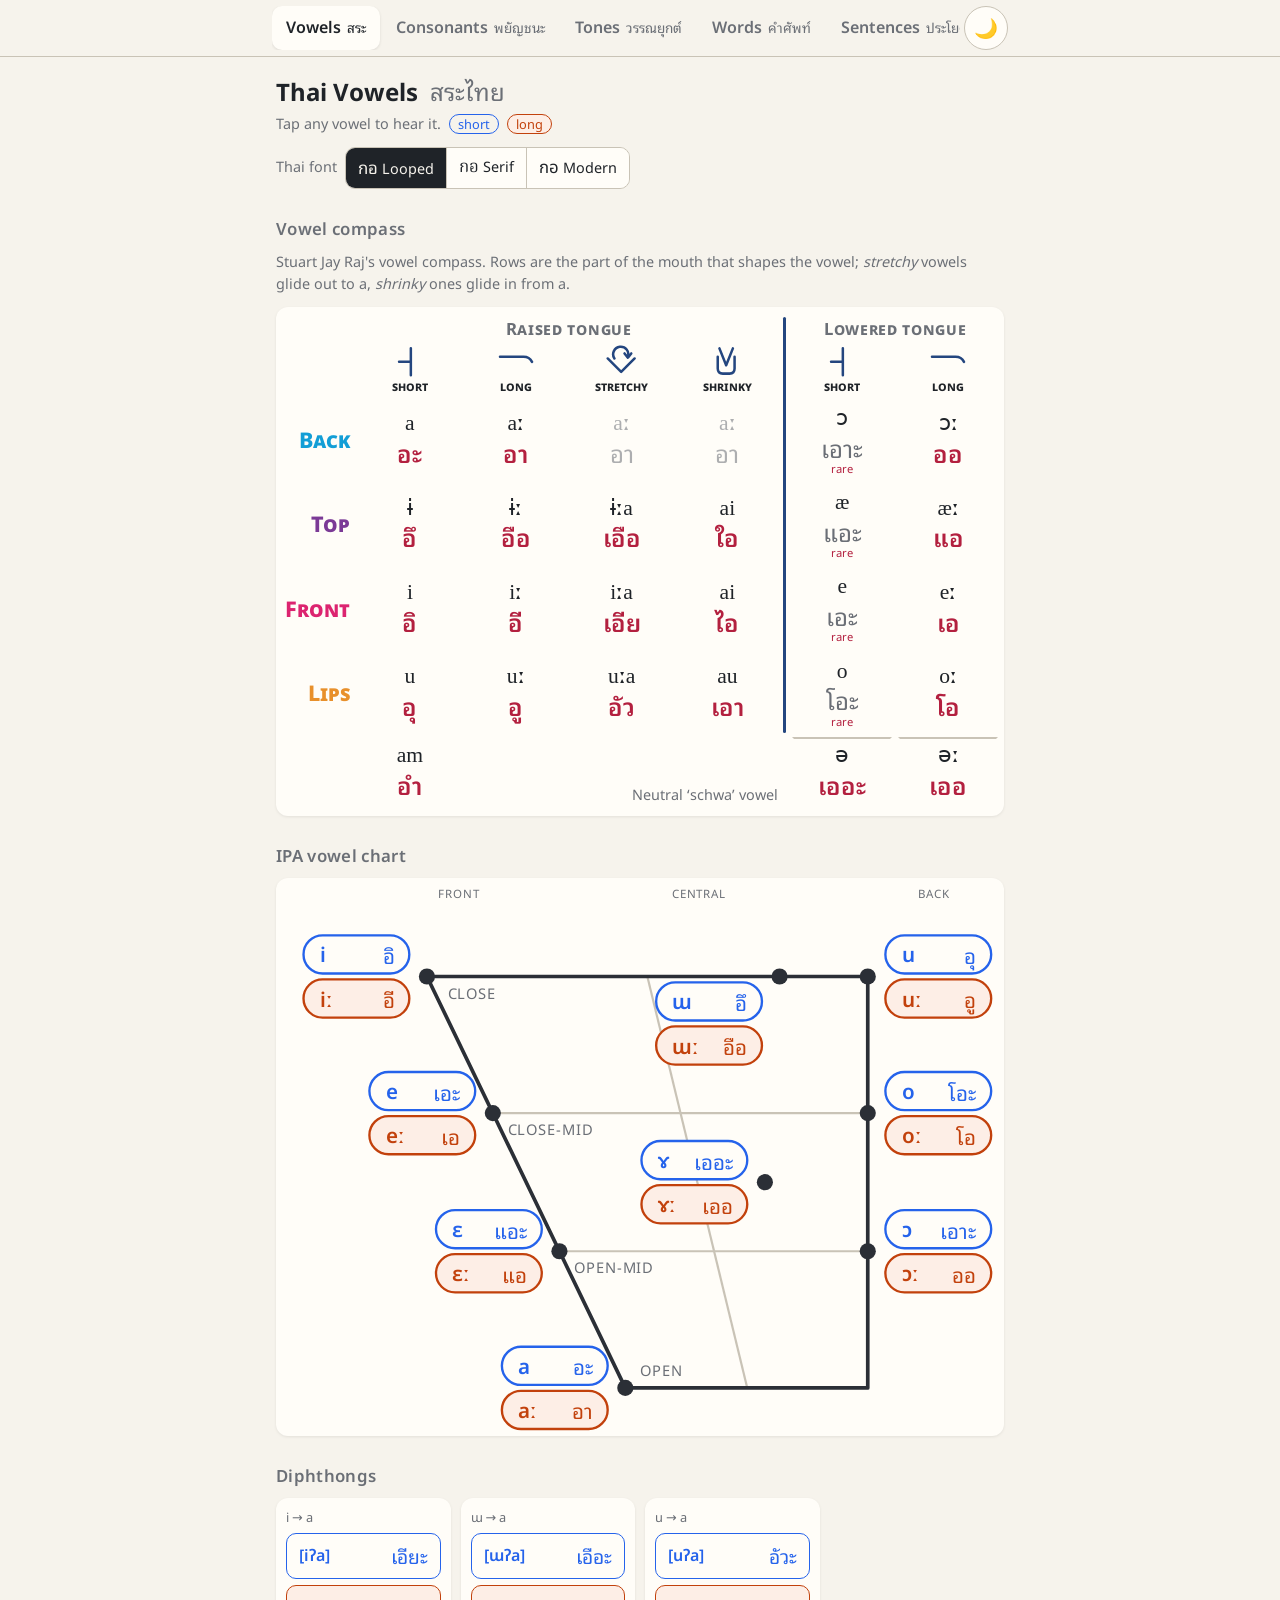
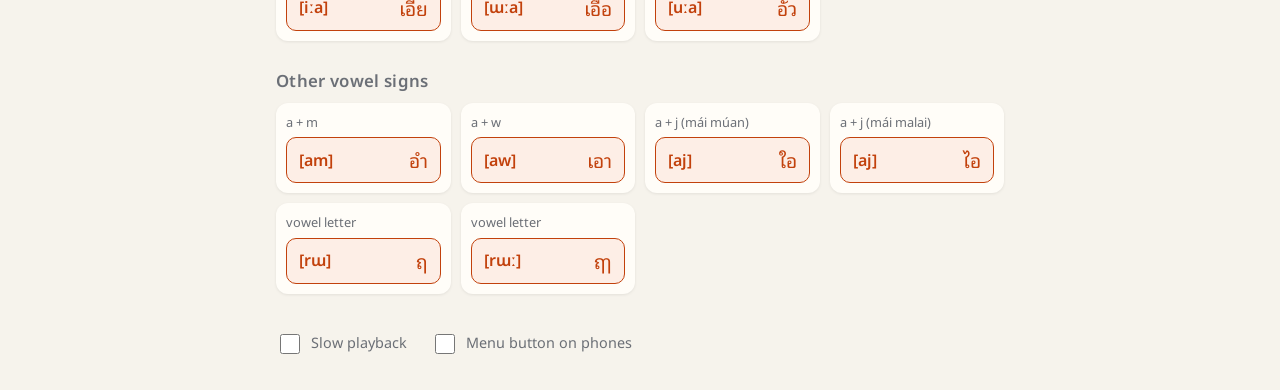
==== commit 2563d7da: "Merge branch 'new-consenent-and-vowel-page' Resolve README/styles.css conflicts with the Progress pa" ====
--- a/index.html
+++ b/index.html
@@ -52,13 +52,20 @@
       </div>
     </header>
 
-    <section class="chart-wrap" aria-label="Vowel chart">
-      <div class="axis-labels" aria-hidden="true"><span>front</span><span>central</span><span>back</span></div>
-      <svg id="chart" viewBox="0 0 490 360" role="group" aria-label="Thai monophthongs on the IPA vowel trapezoid"></svg>
+    <section aria-labelledby="compass-h">
+      <h2 id="compass-h">Vowel compass</h2>
+      <p class="hint">Stuart Jay Raj's vowel compass. Rows are the part of the mouth that shapes the vowel; <em>stretchy</em> vowels glide out to a, <em>shrinky</em> ones glide in from a.</p>
+      <div class="vc-scroll">
+        <div id="vowel-compass" class="vowel-compass" role="group" aria-label="Vowel compass"></div>
+      </div>
     </section>
 
-    <section id="detail" class="detail" aria-live="polite">
-      <p class="detail-empty">Select a vowel to see its details.</p>
+    <section aria-labelledby="chart-h">
+      <h2 id="chart-h">IPA vowel chart</h2>
+      <div class="chart-wrap">
+        <div class="axis-labels" aria-hidden="true"><span>front</span><span>central</span><span>back</span></div>
+        <svg id="chart" viewBox="0 0 490 360" role="group" aria-label="Thai monophthongs on the IPA vowel trapezoid"></svg>
+      </div>
     </section>
 
     <section>
@@ -71,6 +78,8 @@
       <div id="specials" class="cards"></div>
     </section>
 
+    <section id="detail" class="detail detail-sticky" aria-live="polite" hidden></section>
+
     <footer>
       <label class="slow-toggle"><input type="checkbox" id="slow"> Slow playback</label>
       <label class="slow-toggle"><input type="checkbox" id="nav-menu-pref"> Menu button on phones</label>
@@ -78,6 +87,7 @@
   </main>
 
   <script src="data.js"></script>
+  <script src="mouth.js"></script>
   <script src="common.js"></script>
   <script src="vowels.js"></script>
 </body>
--- a/styles.css
+++ b/styles.css
@@ -584,3 +584,113 @@
   .w-wrong { grid-area: wrong; text-align: right; } .w-wrong::after { content: " wrong"; color: var(--muted); }
   .w-next { grid-area: next; text-align: right; font-size: .8rem; }
 }
+
+/* Consonant layout switch, class highlight and compass */
+.view-bar { display: flex; flex-wrap: wrap; gap: 8px; margin-bottom: 12px; }
+:root {
+  --at-deep: #8f8f8f; --at-guttural: #129fdc; --at-palatal: #dc2f86;
+  --at-dental: #138a3d; --at-labial: #d8741c; --from-cerebral: #9c3fc4; --from-palatal: #ff5fae;
+  --glow-high: #ffd23f; --glow-mid: #2fe0ff; --glow-low: #36f05a;
+}
+.at-deep { --tile: var(--at-deep); }
+.at-guttural { --tile: var(--at-guttural); }
+.at-palatal { --tile: var(--at-palatal); }
+.at-dental { --tile: var(--at-dental); }
+.at-labial { --tile: var(--at-labial); }
+.place-tag { display: inline-block; padding: 0 6px; border-radius: 4px; background: var(--tile); color: #fff; font-size: .8rem; }
+
+.class-bar { display: flex; flex-wrap: wrap; align-items: center; gap: 8px; margin-bottom: 8px; font-size: .9rem; color: var(--muted); }
+.class-bar button[aria-pressed="true"] { background: #f6b81a; color: #1f2328; font-weight: 600; }
+.class-desc { margin-bottom: 10px; background: var(--surface); border-radius: var(--radius); padding: 8px 12px; font-size: .9rem; }
+.class-desc summary { cursor: pointer; color: var(--muted); }
+.class-desc p { margin: 8px 0; }
+
+.compass-scroll { overflow-x: auto; padding: 6px 2px 10px; }
+.compass-grid {
+  display: grid; grid-template-columns: 84px repeat(10, minmax(84px, 1fr));
+  gap: 6px; min-width: 960px; align-items: stretch;
+}
+.compass-col { font-size: .72rem; font-weight: 600; color: var(--muted); text-align: center; align-self: end; padding: 4px 2px; background: var(--surface); border-radius: 6px; }
+.compass-row {
+  position: sticky; left: 0; z-index: 1;
+  font-size: .75rem; font-weight: 600; color: var(--muted); padding: 6px; background: var(--surface); border-radius: 6px;
+  display: flex; align-items: center;
+}
+.compass-cell { display: flex; justify-content: space-around; border-radius: 6px; background: var(--tile); border: 3px solid var(--tile); min-height: 70px; transition: box-shadow .2s; }
+.compass-cell.from-cerebral { border-color: var(--from-cerebral); }
+.compass-cell.from-palatal { border-color: var(--from-palatal); }
+.compass-letter {
+  flex: 1; display: flex; flex-direction: column; align-items: center; justify-content: center;
+  background: none; border: 0; color: #fff; padding: 4px 2px; border-radius: 4px; min-height: 0;
+}
+.compass-letter .glyph { font-size: 1.7rem; line-height: 1.2; }
+.compass-letter .tile-ipa { font-size: .8rem; }
+.compass-letter.obsolete { opacity: .6; }
+.compass-letter.selected { outline: 3px solid #fff; outline-offset: -3px; background: rgb(0 0 0 / .18); }
+.compass-letter.playing { animation: pulse .6s ease-in-out infinite alternate; }
+[data-highlight="high"] .compass-cell.cls-high { box-shadow: 0 0 0 2px var(--glow-high), 0 0 14px 2px var(--glow-high); }
+[data-highlight="mid"] .compass-cell.cls-mid { box-shadow: 0 0 0 2px var(--glow-mid), 0 0 14px 2px var(--glow-mid); }
+[data-highlight="low"] .compass-cell.cls-low { box-shadow: 0 0 0 2px var(--glow-low), 0 0 14px 2px var(--glow-low); }
+
+/* Mouth diagram */
+:root { --mouth-head: #cbc6bb; --mouth-tongue: #e58a96; }
+:root[data-theme="dark"] { --mouth-head: #5b5f68; --mouth-tongue: #c46b79; }
+@media (prefers-color-scheme: dark) { :root:not([data-theme="light"]) { --mouth-head: #5b5f68; --mouth-tongue: #c46b79; } }
+.mouth { width: 100%; height: auto; display: block; }
+.mouth .m-head { fill: var(--mouth-head); stroke: var(--ink); stroke-width: 2; stroke-linejoin: round; }
+.mouth .m-air { fill: var(--surface); stroke: var(--ink); stroke-width: 2; stroke-linejoin: round; }
+.mouth .m-tongue { fill: var(--mouth-tongue); stroke: var(--ink); stroke-width: 2; }
+.mouth .m-tooth { fill: #fff; stroke: var(--ink); stroke-width: 1.5; }
+.mouth .m-flow { fill: none; stroke: #2a7fd4; stroke-width: 3; stroke-dasharray: 7 5; animation: flow 1s linear infinite; }
+.mouth .m-ghost { fill: none; stroke: var(--ink); stroke-width: 1.5; stroke-dasharray: 4 3; opacity: .6; }
+.mouth .m-move { stroke: #d64545; stroke-width: 2.5; fill: none; }
+.mouth .m-contact { fill: #d64545; stroke: #fff; stroke-width: 2; }
+.mouth .m-contact.near { fill: none; stroke: #d64545; stroke-width: 3; }
+.mouth .m-puff path { stroke: #2a7fd4; stroke-width: 3; }
+.mouth .m-voice { fill: none; stroke: #d64545; stroke-width: 2; }
+.mouth marker path { fill: #2a7fd4; }
+@keyframes flow { to { stroke-dashoffset: -24; } }
+@media (prefers-reduced-motion: reduce) { .mouth .m-flow { animation: none; } }
+.detail-mouth { float: left; width: 130px; margin: 0 14px 6px 0; border-radius: 8px; overflow: hidden; background: var(--surface); }
+.mouth-caption { font-size: .85rem; margin: 0 0 10px; }
+.detail .actions { clear: both; }
+
+/* Letter keyword picture and memory aid */
+.detail-pic { font-size: 2.6rem; line-height: 1; }
+.shape { margin: 0 0 12px; font-size: .95rem; display: flex; flex-direction: column; gap: 6px; }
+.shape-label { font-size: .75rem; color: var(--muted); text-transform: uppercase; letter-spacing: .06em; }
+.shape textarea { font: inherit; width: 100%; padding: 8px; border: 1.5px solid var(--grid); border-radius: 10px; background: var(--bg); color: var(--ink); resize: vertical; }
+.shape-tools { display: flex; gap: 6px; }
+button.small { min-height: 36px; padding: 4px 12px; font-size: .85rem; }
+
+/* Vowel compass */
+:root { --vc-back: #139ed6; --vc-top: #7b3a96; --vc-front: #dc2470; --vc-lips: #e8902b; --vc-thai: #b3203f; --vc-line: #24467f; }
+:root[data-theme="dark"] { --vc-top: #b77ad2; --vc-thai: #ff7590; --vc-line: #8fb0e8; }
+@media (prefers-color-scheme: dark) { :root:not([data-theme="light"]) { --vc-top: #b77ad2; --vc-thai: #ff7590; --vc-line: #8fb0e8; } }
+.vc-scroll { overflow-x: auto; background: var(--surface); border-radius: var(--radius); box-shadow: 0 1px 3px rgb(0 0 0 / .08); padding: 10px 6px; }
+.vowel-compass {
+  display: grid; grid-template-columns: 72px repeat(4, minmax(64px, 1fr)) 3px repeat(2, minmax(64px, 1fr));
+  gap: 4px 6px; min-width: 560px; align-items: center;
+}
+.vc-group { text-align: center; font-variant: small-caps; font-weight: 700; color: var(--muted); letter-spacing: .04em; font-size: 1.05rem; }
+.vc-divider { background: var(--vc-line); border-radius: 2px; align-self: stretch; }
+.vc-col { display: flex; flex-direction: column; align-items: center; font-variant: small-caps; font-weight: 700; font-size: .8rem; color: var(--ink); }
+.vc-col svg { width: 36px; height: 32px; fill: none; stroke: var(--vc-line); stroke-width: 3; stroke-linecap: round; stroke-linejoin: round; }
+.vc-row { font-variant: small-caps; font-weight: 800; font-size: 1.35rem; text-align: right; padding-right: 4px; }
+.vc-back { color: var(--vc-back); }
+.vc-top { color: var(--vc-top); }
+.vc-front { color: var(--vc-front); }
+.vc-lips { color: var(--vc-lips); }
+.vc-cell {
+  display: flex; flex-direction: column; align-items: center; gap: 0;
+  background: none; border: 2px solid transparent; padding: 4px 2px; min-height: 0;
+}
+.vc-ipa { font-family: "Noto Serif", Georgia, serif; font-size: 1.35rem; line-height: 1.2; }
+.vc-thai { font-family: var(--thai-font), sans-serif; font-size: 1.5rem; line-height: 1.3; color: var(--vc-thai); font-weight: 600; }
+.vc-rare { font-size: .7rem; color: var(--vc-thai); line-height: 1; }
+.vc-cell.rare .vc-thai, .vc-cell.echo .vc-thai, .vc-cell.echo .vc-ipa { color: var(--muted); font-weight: 400; }
+.vc-cell.echo { opacity: .55; }
+.vc-cell.selected { border-color: var(--vc-line); background: var(--bg); }
+.vc-cell.playing { animation: pulse .6s ease-in-out infinite alternate; }
+.vc-schwa-label { text-align: right; font-size: .9rem; color: var(--muted); padding-right: 8px; align-self: end; }
+.vc-cell.vc-schwa { border-top: 2px solid var(--grid); border-radius: 0 0 10px 10px; }
